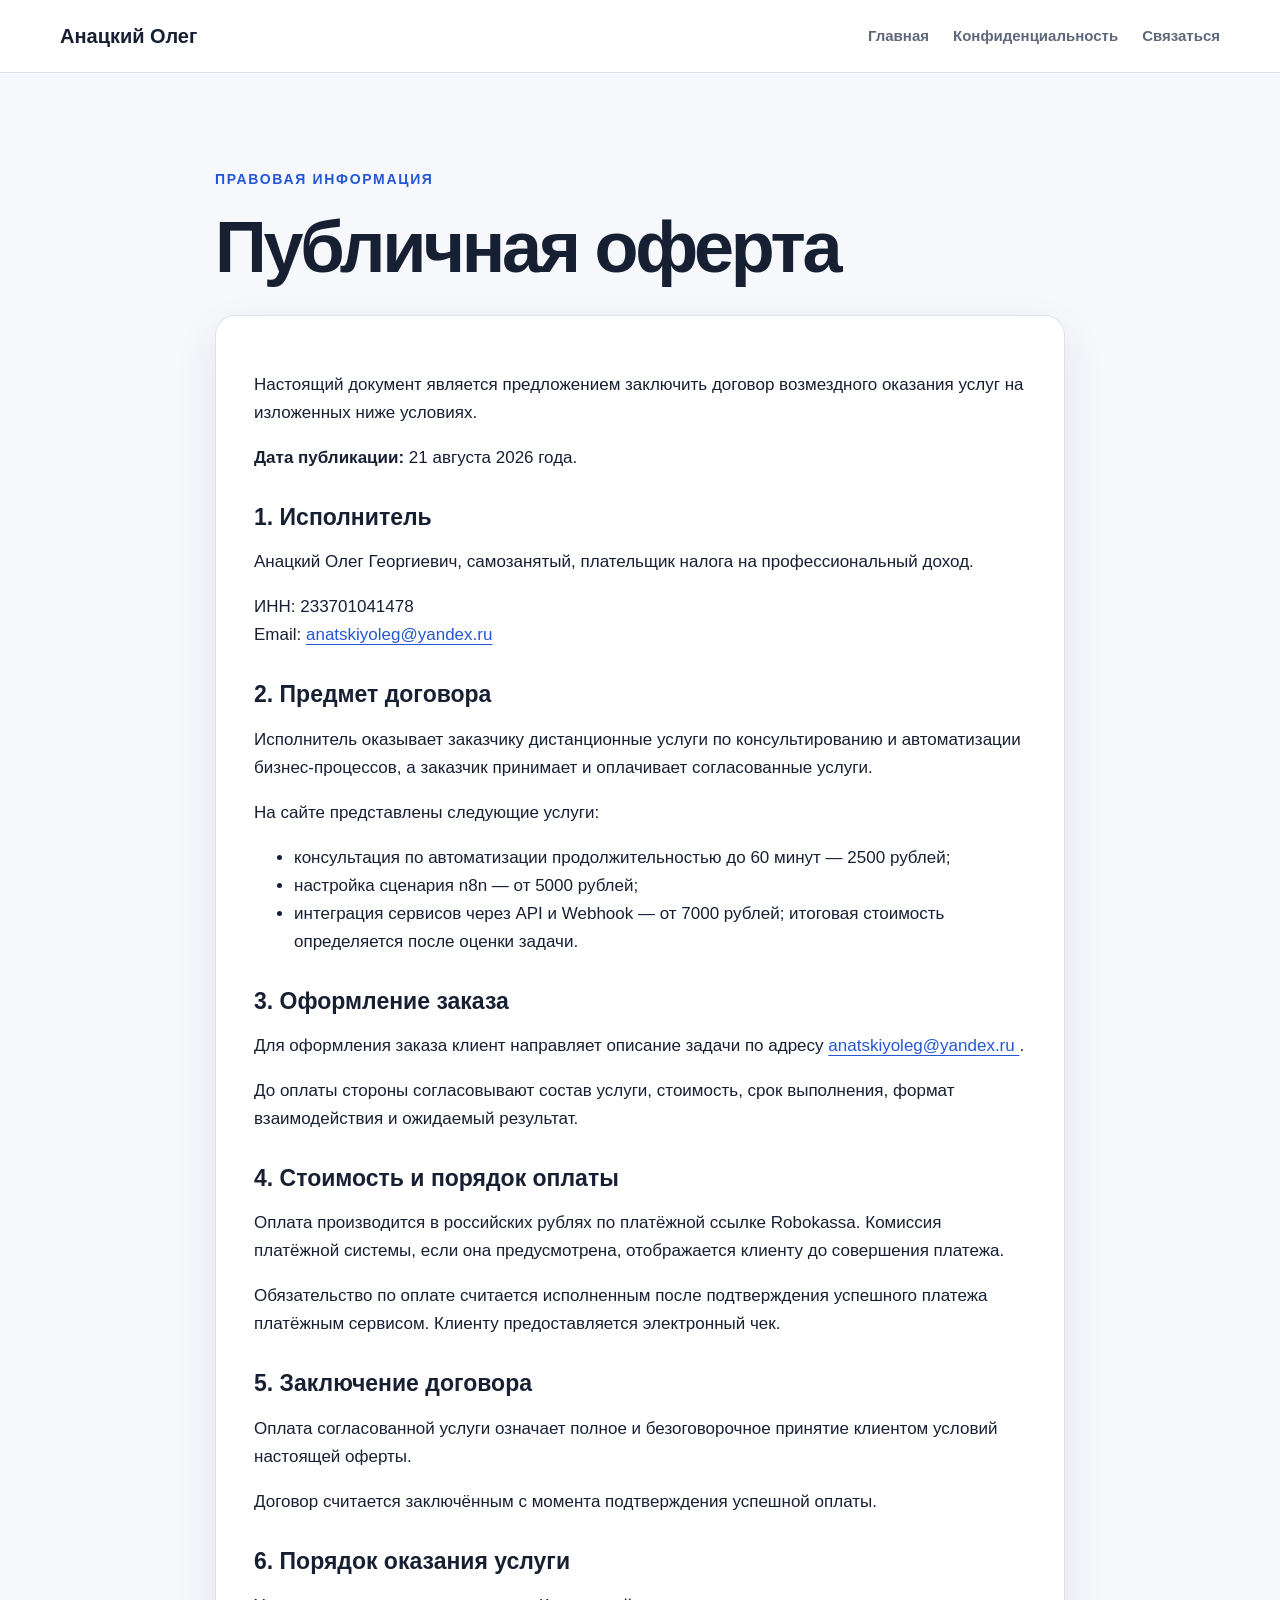
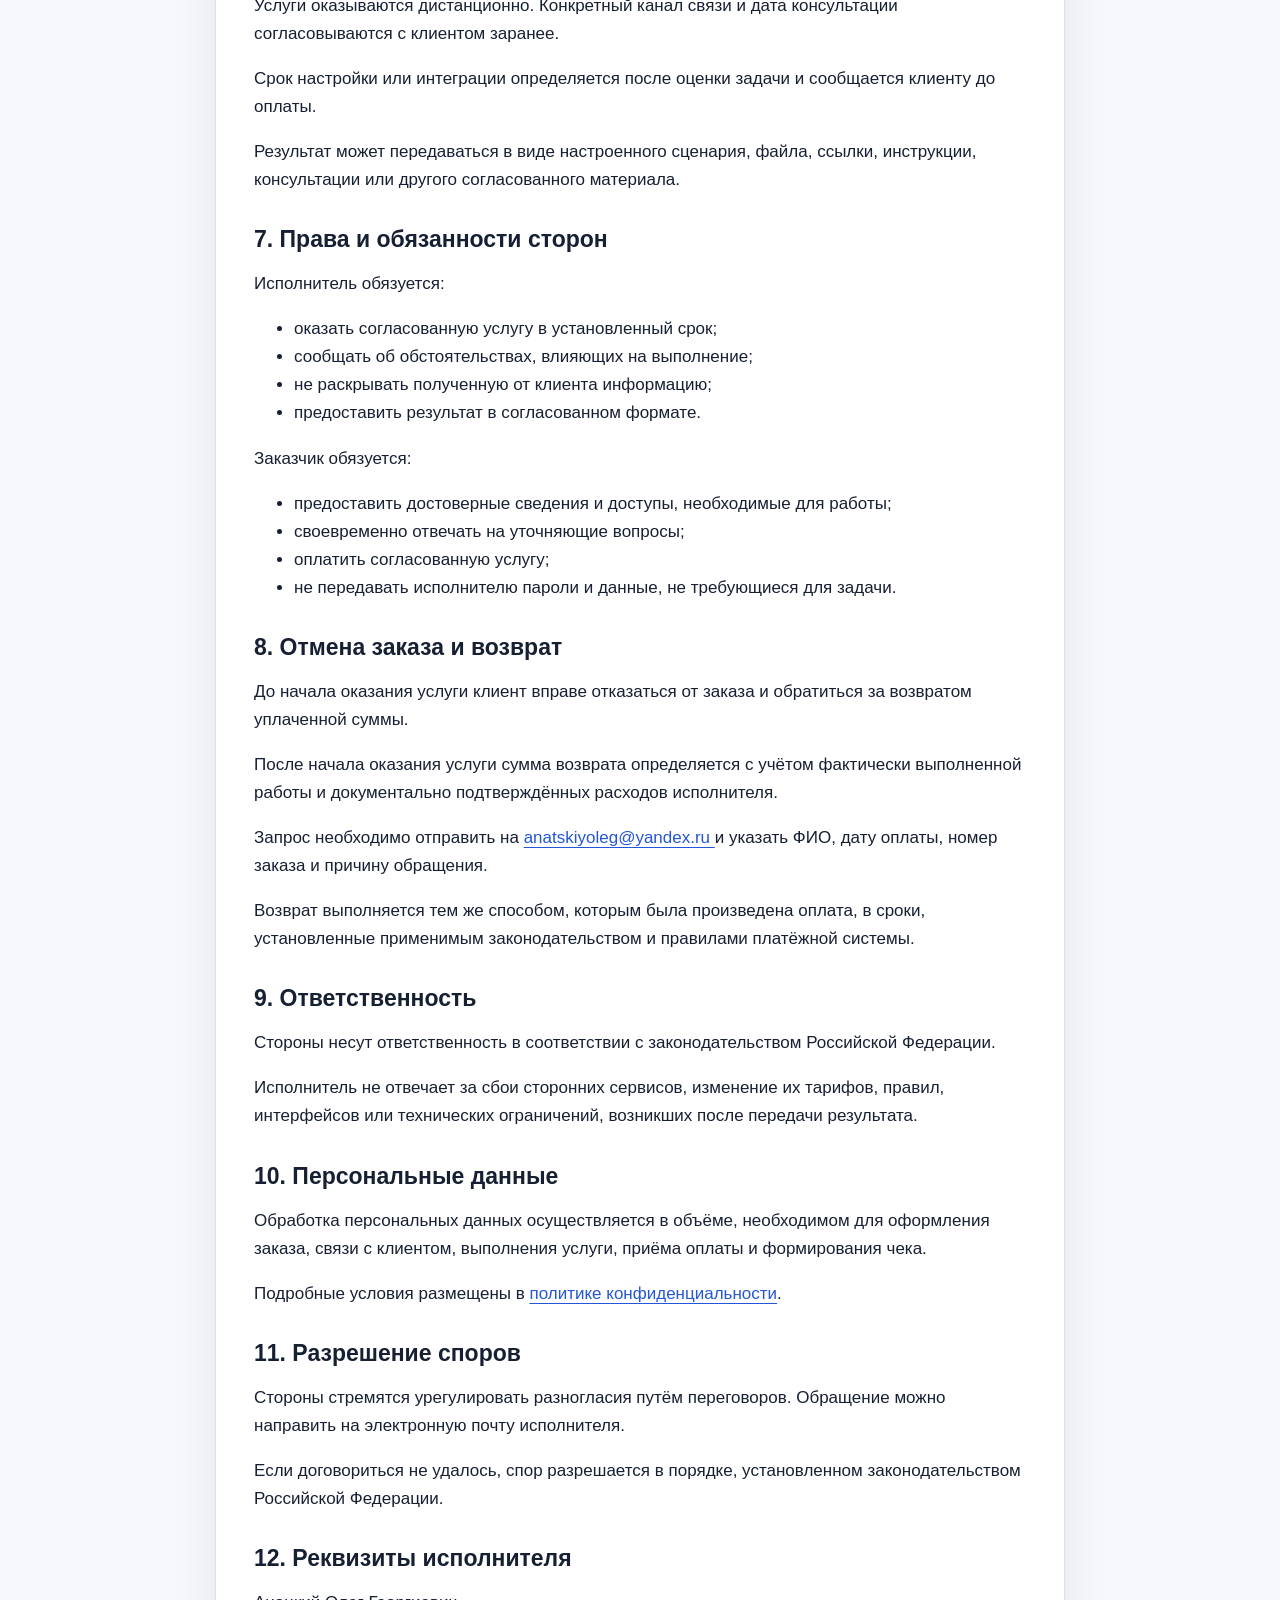
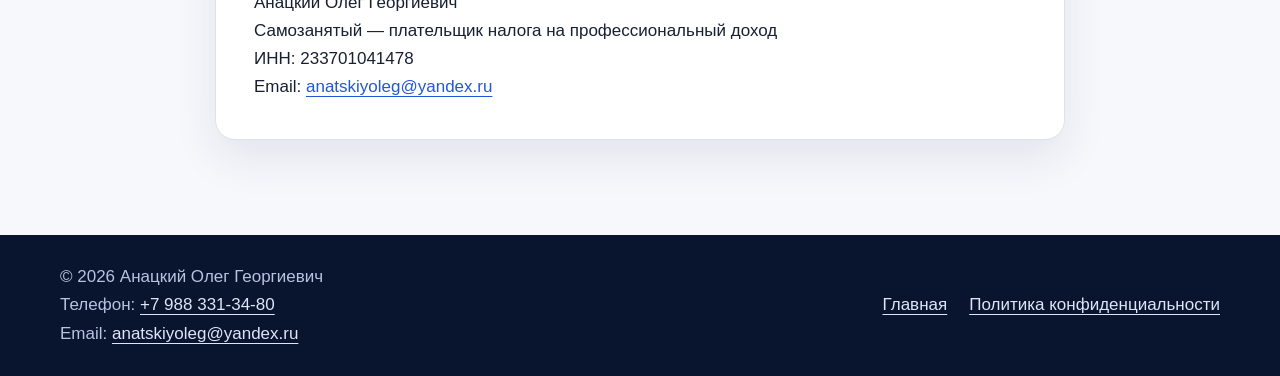
==== offer.html @ 3cc93a09 "fix: add contact details for Robokassa review" ====
<!DOCTYPE html>
<html lang="ru">
<head>
  <meta charset="UTF-8">
  <meta name="viewport" content="width=device-width, initial-scale=1.0">

  <title>Публичная оферта — Олег Анацкий</title>

  <meta
    name="description"
    content="Условия оказания дистанционных услуг по автоматизации бизнес-процессов."
  >

  <link rel="stylesheet" href="styles.css">
</head>

<body>
  <header class="header">
    <div class="container header-inner">
      <a class="logo" href="index.html">Анацкий Олег</a>

      <nav class="navigation" aria-label="Навигация">
        <a href="index.html">Главная</a>
        <a href="privacy.html">Конфиденциальность</a>
        <a href="mailto:anatskiyoleg@yandex.ru">Связаться</a>
      </nav>
    </div>
  </header>

  <main>
    <section class="section">
      <div class="container narrow">
        <p class="section-label">Правовая информация</p>
        <h1>Публичная оферта</h1>

        <div class="text-block">
          <p>
            Настоящий документ является предложением заключить договор
            возмездного оказания услуг на изложенных ниже условиях.
          </p>

          <p>
            <strong>Дата публикации:</strong> 21 августа 2026 года.
          </p>

          <h3>1. Исполнитель</h3>

          <p>
            Анацкий Олег Георгиевич, самозанятый, плательщик налога
            на профессиональный доход.
          </p>

          <p>
            ИНН: 233701041478<br>
            Email:
            <a href="mailto:anatskiyoleg@yandex.ru">
              anatskiyoleg@yandex.ru
            </a>
          </p>

          <h3>2. Предмет договора</h3>

          <p>
            Исполнитель оказывает заказчику дистанционные услуги
            по консультированию и автоматизации бизнес-процессов,
            а заказчик принимает и оплачивает согласованные услуги.
          </p>

          <p>На сайте представлены следующие услуги:</p>

          <ul>
            <li>
              консультация по автоматизации продолжительностью
              до 60 минут — 2500 рублей;
            </li>

            <li>
              настройка сценария n8n — от 5000 рублей;
            </li>

            <li>
              интеграция сервисов через API и Webhook —
              от 7000 рублей; итоговая стоимость определяется
              после оценки задачи.
            </li>
          </ul>

          <h3>3. Оформление заказа</h3>

          <p>
            Для оформления заказа клиент направляет описание задачи
            по адресу
            <a href="mailto:anatskiyoleg@yandex.ru">
              anatskiyoleg@yandex.ru
            </a>.
          </p>

          <p>
            До оплаты стороны согласовывают состав услуги, стоимость,
            срок выполнения, формат взаимодействия и ожидаемый результат.
          </p>

          <h3>4. Стоимость и порядок оплаты</h3>

          <p>
            Оплата производится в российских рублях по платёжной ссылке
            Robokassa. Комиссия платёжной системы, если она предусмотрена,
            отображается клиенту до совершения платежа.
          </p>

          <p>
            Обязательство по оплате считается исполненным после
            подтверждения успешного платежа платёжным сервисом.
            Клиенту предоставляется электронный чек.
          </p>

          <h3>5. Заключение договора</h3>

          <p>
            Оплата согласованной услуги означает полное и безоговорочное
            принятие клиентом условий настоящей оферты.
          </p>

          <p>
            Договор считается заключённым с момента подтверждения
            успешной оплаты.
          </p>

          <h3>6. Порядок оказания услуги</h3>

          <p>
            Услуги оказываются дистанционно. Конкретный канал связи
            и дата консультации согласовываются с клиентом заранее.
          </p>

          <p>
            Срок настройки или интеграции определяется после оценки
            задачи и сообщается клиенту до оплаты.
          </p>

          <p>
            Результат может передаваться в виде настроенного сценария,
            файла, ссылки, инструкции, консультации или другого
            согласованного материала.
          </p>

          <h3>7. Права и обязанности сторон</h3>

          <p>Исполнитель обязуется:</p>

          <ul>
            <li>оказать согласованную услугу в установленный срок;</li>
            <li>сообщать об обстоятельствах, влияющих на выполнение;</li>
            <li>не раскрывать полученную от клиента информацию;</li>
            <li>предоставить результат в согласованном формате.</li>
          </ul>

          <p>Заказчик обязуется:</p>

          <ul>
            <li>предоставить достоверные сведения и доступы, необходимые для работы;</li>
            <li>своевременно отвечать на уточняющие вопросы;</li>
            <li>оплатить согласованную услугу;</li>
            <li>не передавать исполнителю пароли и данные, не требующиеся для задачи.</li>
          </ul>

          <h3>8. Отмена заказа и возврат</h3>

          <p>
            До начала оказания услуги клиент вправе отказаться от заказа
            и обратиться за возвратом уплаченной суммы.
          </p>

          <p>
            После начала оказания услуги сумма возврата определяется
            с учётом фактически выполненной работы и документально
            подтверждённых расходов исполнителя.
          </p>

          <p>
            Запрос необходимо отправить на
            <a href="mailto:anatskiyoleg@yandex.ru">
              anatskiyoleg@yandex.ru
            </a>
            и указать ФИО, дату оплаты, номер заказа и причину обращения.
          </p>

          <p>
            Возврат выполняется тем же способом, которым была произведена
            оплата, в сроки, установленные применимым законодательством
            и правилами платёжной системы.
          </p>

          <h3>9. Ответственность</h3>

          <p>
            Стороны несут ответственность в соответствии
            с законодательством Российской Федерации.
          </p>

          <p>
            Исполнитель не отвечает за сбои сторонних сервисов,
            изменение их тарифов, правил, интерфейсов или технических
            ограничений, возникших после передачи результата.
          </p>

          <h3>10. Персональные данные</h3>

          <p>
            Обработка персональных данных осуществляется в объёме,
            необходимом для оформления заказа, связи с клиентом,
            выполнения услуги, приёма оплаты и формирования чека.
          </p>

          <p>
            Подробные условия размещены в
            <a href="privacy.html">политике конфиденциальности</a>.
          </p>

          <h3>11. Разрешение споров</h3>

          <p>
            Стороны стремятся урегулировать разногласия путём переговоров.
            Обращение можно направить на электронную почту исполнителя.
          </p>

          <p>
            Если договориться не удалось, спор разрешается в порядке,
            установленном законодательством Российской Федерации.
          </p>

          <h3>12. Реквизиты исполнителя</h3>

          <p>
            Анацкий Олег Георгиевич<br>
            Самозанятый — плательщик налога на профессиональный доход<br>
            ИНН: 233701041478<br>
            Email:
            <a href="mailto:anatskiyoleg@yandex.ru">
              anatskiyoleg@yandex.ru
            </a>
          </p>
        </div>
      </div>
    </section>
  </main>

  <footer class="footer">
    <div class="container footer-inner">
      <p>
        © 2026 Анацкий Олег Георгиевич<br>
        Телефон: <a href="tel:+79883313480">+7 988 331-34-80</a><br>
        Email: <a href="mailto:anatskiyoleg@yandex.ru">anatskiyoleg@yandex.ru</a>
      </p>

      <div class="footer-links">
        <a href="index.html">Главная</a>
        <a href="privacy.html">Политика конфиденциальности</a>
      </div>
    </div>
  </footer>
</body>
</html>
---- styles.css ----
:root {
  --background: #f7f8fc;
  --surface: #ffffff;
  --surface-muted: #eef2f7;
  --text: #172033;
  --text-muted: #5e687b;
  --primary: #2457d6;
  --primary-dark: #183f9f;
  --accent: #102654;
  --border: #dce2ec;
  --shadow: 0 18px 45px rgba(20, 37, 74, 0.09);
  --radius: 20px;
  --container: 1160px;
}

* {
  box-sizing: border-box;
}

html {
  scroll-behavior: smooth;
}

body {
  margin: 0;
  background: var(--background);
  color: var(--text);
  font-family:
    Inter,
    -apple-system,
    BlinkMacSystemFont,
    "Segoe UI",
    sans-serif;
  font-size: 17px;
  line-height: 1.65;
}

a {
  color: var(--primary);
  text-decoration-thickness: 1px;
  text-underline-offset: 4px;
}

a:hover {
  color: var(--primary-dark);
}

.container {
  width: min(calc(100% - 40px), var(--container));
  margin-inline: auto;
}

.narrow {
  max-width: 850px;
}

.header {
  position: sticky;
  top: 0;
  z-index: 20;
  background: rgba(255, 255, 255, 0.94);
  border-bottom: 1px solid var(--border);
  backdrop-filter: blur(12px);
}

.header-inner {
  min-height: 72px;
  display: flex;
  align-items: center;
  justify-content: space-between;
  gap: 30px;
}

.logo {
  color: var(--text);
  font-size: 20px;
  font-weight: 800;
  text-decoration: none;
}

.navigation {
  display: flex;
  align-items: center;
  flex-wrap: wrap;
  gap: 24px;
}

.navigation a {
  color: var(--text-muted);
  font-size: 15px;
  font-weight: 600;
  text-decoration: none;
}

.navigation a:hover {
  color: var(--primary);
}

.hero {
  padding: 110px 0 105px;
  background:
    radial-gradient(circle at 85% 20%, rgba(75, 128, 255, 0.2), transparent 33%),
    linear-gradient(135deg, #f8faff 0%, #e9efff 100%);
}

.hero-content {
  max-width: 930px;
}

.eyebrow,
.section-label {
  margin: 0 0 14px;
  color: var(--primary);
  font-size: 14px;
  font-weight: 800;
  letter-spacing: 0.12em;
  text-transform: uppercase;
}

h1,
h2,
h3 {
  margin-top: 0;
  line-height: 1.18;
}

h1 {
  max-width: 900px;
  margin-bottom: 25px;
  font-size: clamp(42px, 6vw, 72px);
  letter-spacing: -0.045em;
}

h2 {
  margin-bottom: 38px;
  font-size: clamp(32px, 4vw, 48px);
  letter-spacing: -0.035em;
}

h3 {
  margin-bottom: 14px;
  font-size: 23px;
}

.hero-text {
  max-width: 720px;
  margin: 0;
  color: var(--text-muted);
  font-size: clamp(19px, 2.5vw, 24px);
}

.hero-actions {
  display: flex;
  flex-wrap: wrap;
  gap: 14px;
  margin-top: 40px;
}

.button {
  display: inline-flex;
  min-height: 52px;
  align-items: center;
  justify-content: center;
  padding: 13px 24px;
  border: 1px solid transparent;
  border-radius: 12px;
  font-weight: 750;
  text-decoration: none;
  transition:
    transform 0.2s ease,
    background-color 0.2s ease,
    border-color 0.2s ease;
}

.button:hover {
  transform: translateY(-2px);
}

.button-primary {
  background: var(--primary);
  color: #ffffff;
}

.button-primary:hover {
  background: var(--primary-dark);
  color: #ffffff;
}

.button-secondary {
  background: rgba(255, 255, 255, 0.75);
  border-color: var(--border);
  color: var(--text);
}

.button-secondary:hover {
  background: #ffffff;
  color: var(--primary);
}

.button-light {
  background: #ffffff;
  color: var(--accent);
}

.button-light:hover {
  background: #e9efff;
  color: var(--accent);
}

.section {
  padding: 95px 0;
}

.section-muted {
  background: var(--surface-muted);
}

.section-accent {
  background: var(--accent);
  color: #ffffff;
}

.section-accent .section-label {
  color: #9bbaff;
}

.section-accent h2 {
  margin-bottom: 20px;
}

.cards {
  display: grid;
  grid-template-columns: repeat(3, 1fr);
  gap: 22px;
}

.card {
  padding: 32px;
  background: var(--surface);
  border: 1px solid var(--border);
  border-radius: var(--radius);
  box-shadow: var(--shadow);
}

.card p:last-child {
  margin-bottom: 0;
  color: var(--text-muted);
}

.price {
  margin: 18px 0;
  color: var(--primary);
  font-size: 25px;
  font-weight: 850;
}

.note {
  max-width: 820px;
  margin: 28px 0 0;
  color: var(--text-muted);
}

.steps {
  display: grid;
  margin: 0;
  padding: 0;
  counter-reset: work-step;
  list-style: none;
  gap: 16px;
}

.steps li {
  position: relative;
  min-height: 78px;
  padding: 22px 25px 22px 78px;
  background: var(--surface);
  border: 1px solid var(--border);
  border-radius: 16px;
}

.steps li::before {
  position: absolute;
  top: 18px;
  left: 20px;
  width: 42px;
  height: 42px;
  display: grid;
  place-items: center;
  background: var(--primary);
  border-radius: 50%;
  color: #ffffff;
  content: counter(work-step);
  counter-increment: work-step;
  font-weight: 800;
}

.text-block {
  padding: 38px;
  background: var(--surface);
  border: 1px solid var(--border);
  border-radius: var(--radius);
  box-shadow: var(--shadow);
}

.text-block h3:not(:first-child) {
  margin-top: 32px;
}

.text-block p:last-child {
  margin-bottom: 0;
}

.contact-grid {
  display: grid;
  grid-template-columns: 1.25fr 0.75fr;
  align-items: start;
  gap: 70px;
}

.contact-grid > div:first-child > p:not(.section-label) {
  max-width: 600px;
  color: #ced9f5;
}

.details {
  padding: 30px;
  background: rgba(255, 255, 255, 0.08);
  border: 1px solid rgba(255, 255, 255, 0.18);
  border-radius: var(--radius);
}

.details p {
  margin: 0 0 12px;
}

.details a {
  color: #ffffff;
}

.footer {
  padding: 28px 0;
  background: #09152f;
  color: #b7c3df;
}

.footer-inner {
  display: flex;
  align-items: center;
  justify-content: space-between;
  gap: 24px;
}

.footer-inner p {
  margin: 0;
}

.footer-links {
  display: flex;
  flex-wrap: wrap;
  gap: 22px;
}

.footer a {
  color: #dce5fa;
}

@media (max-width: 900px) {
  .header {
    position: static;
  }

  .header-inner {
    padding: 18px 0;
    align-items: flex-start;
    flex-direction: column;
  }

  .navigation {
    gap: 12px 18px;
  }

  .hero {
    padding: 80px 0;
  }

  .cards,
  .contact-grid {
    grid-template-columns: 1fr;
  }

  .contact-grid {
    gap: 35px;
  }
}

@media (max-width: 600px) {
  body {
    font-size: 16px;
  }

  .container {
    width: min(calc(100% - 28px), var(--container));
  }

  .navigation {
    display: none;
  }

  .hero,
  .section {
    padding: 65px 0;
  }

  h1 {
    font-size: 39px;
  }

  h2 {
    font-size: 31px;
  }

  .card,
  .text-block,
  .details {
    padding: 24px;
  }

  .steps li {
    padding: 70px 22px 22px;
  }

  .steps li::before {
    top: 18px;
    left: 22px;
  }

  .footer-inner {
    align-items: flex-start;
    flex-direction: column;
  }
}
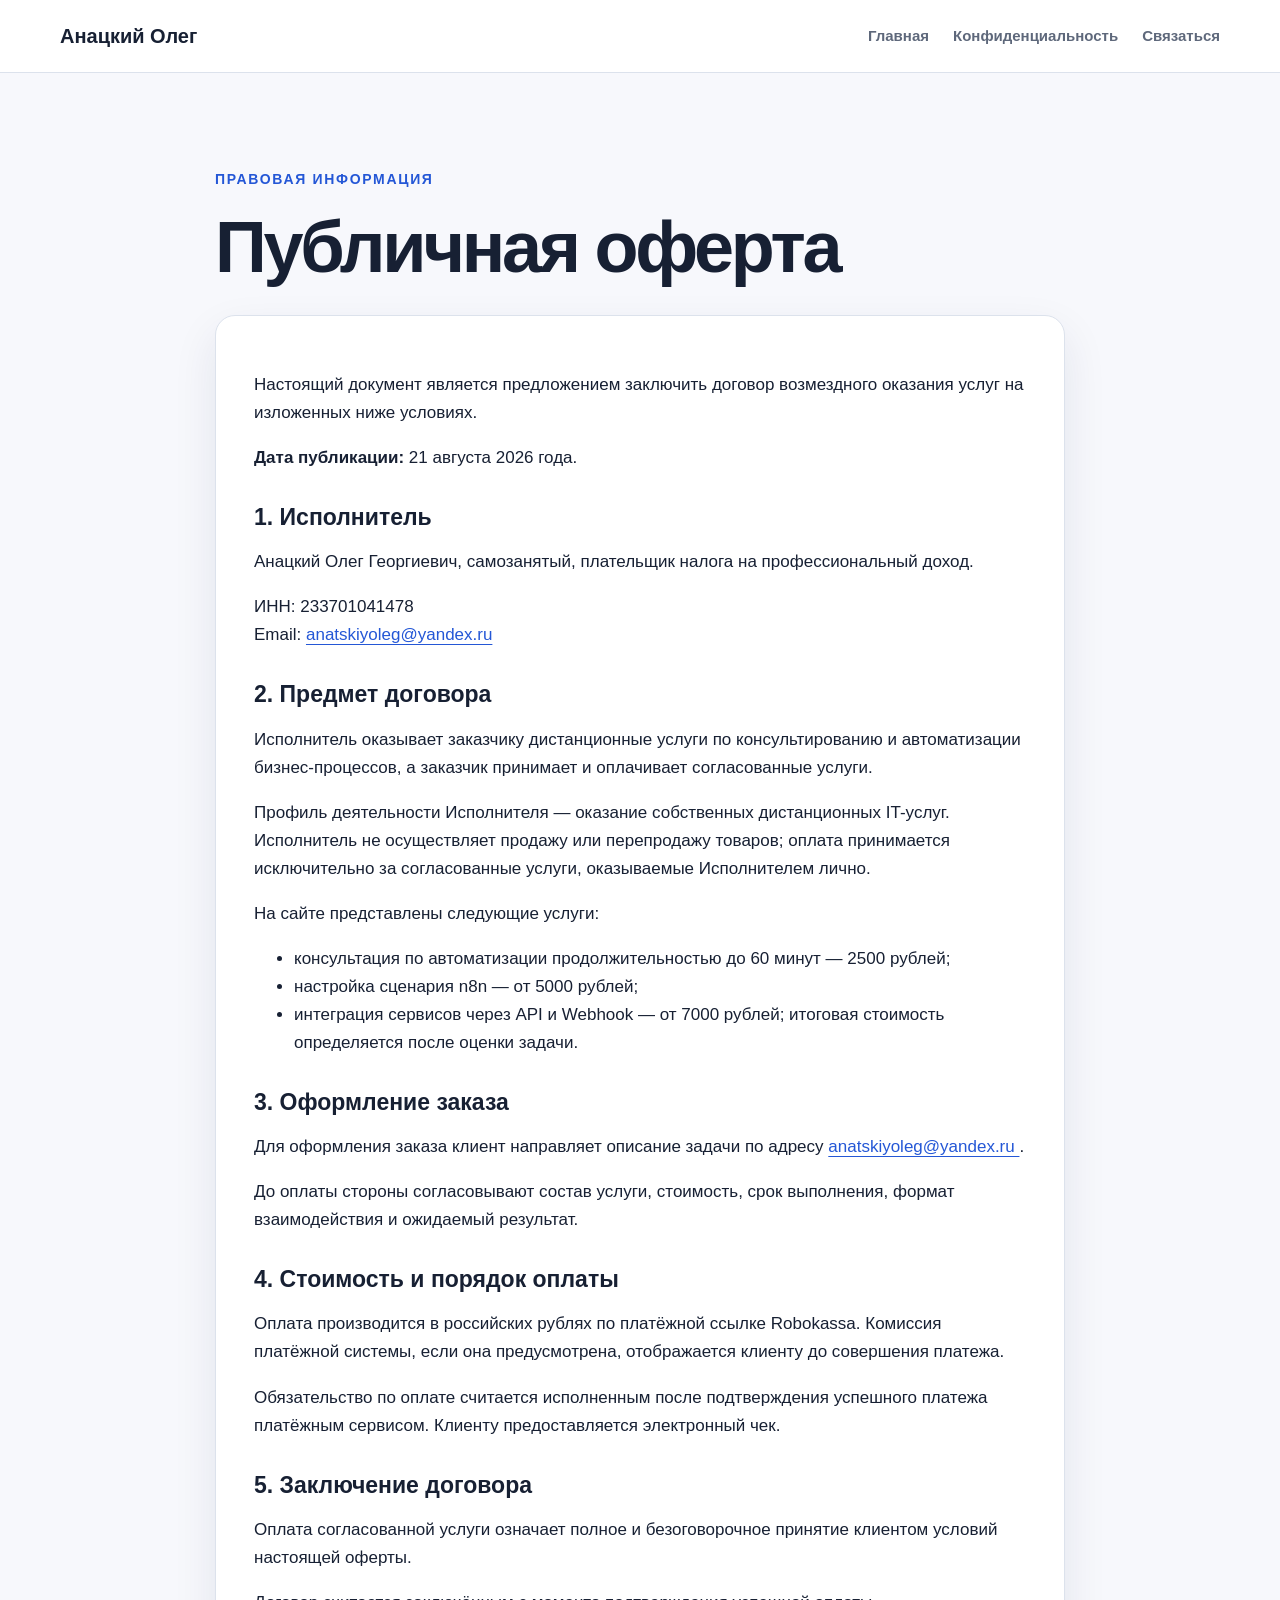
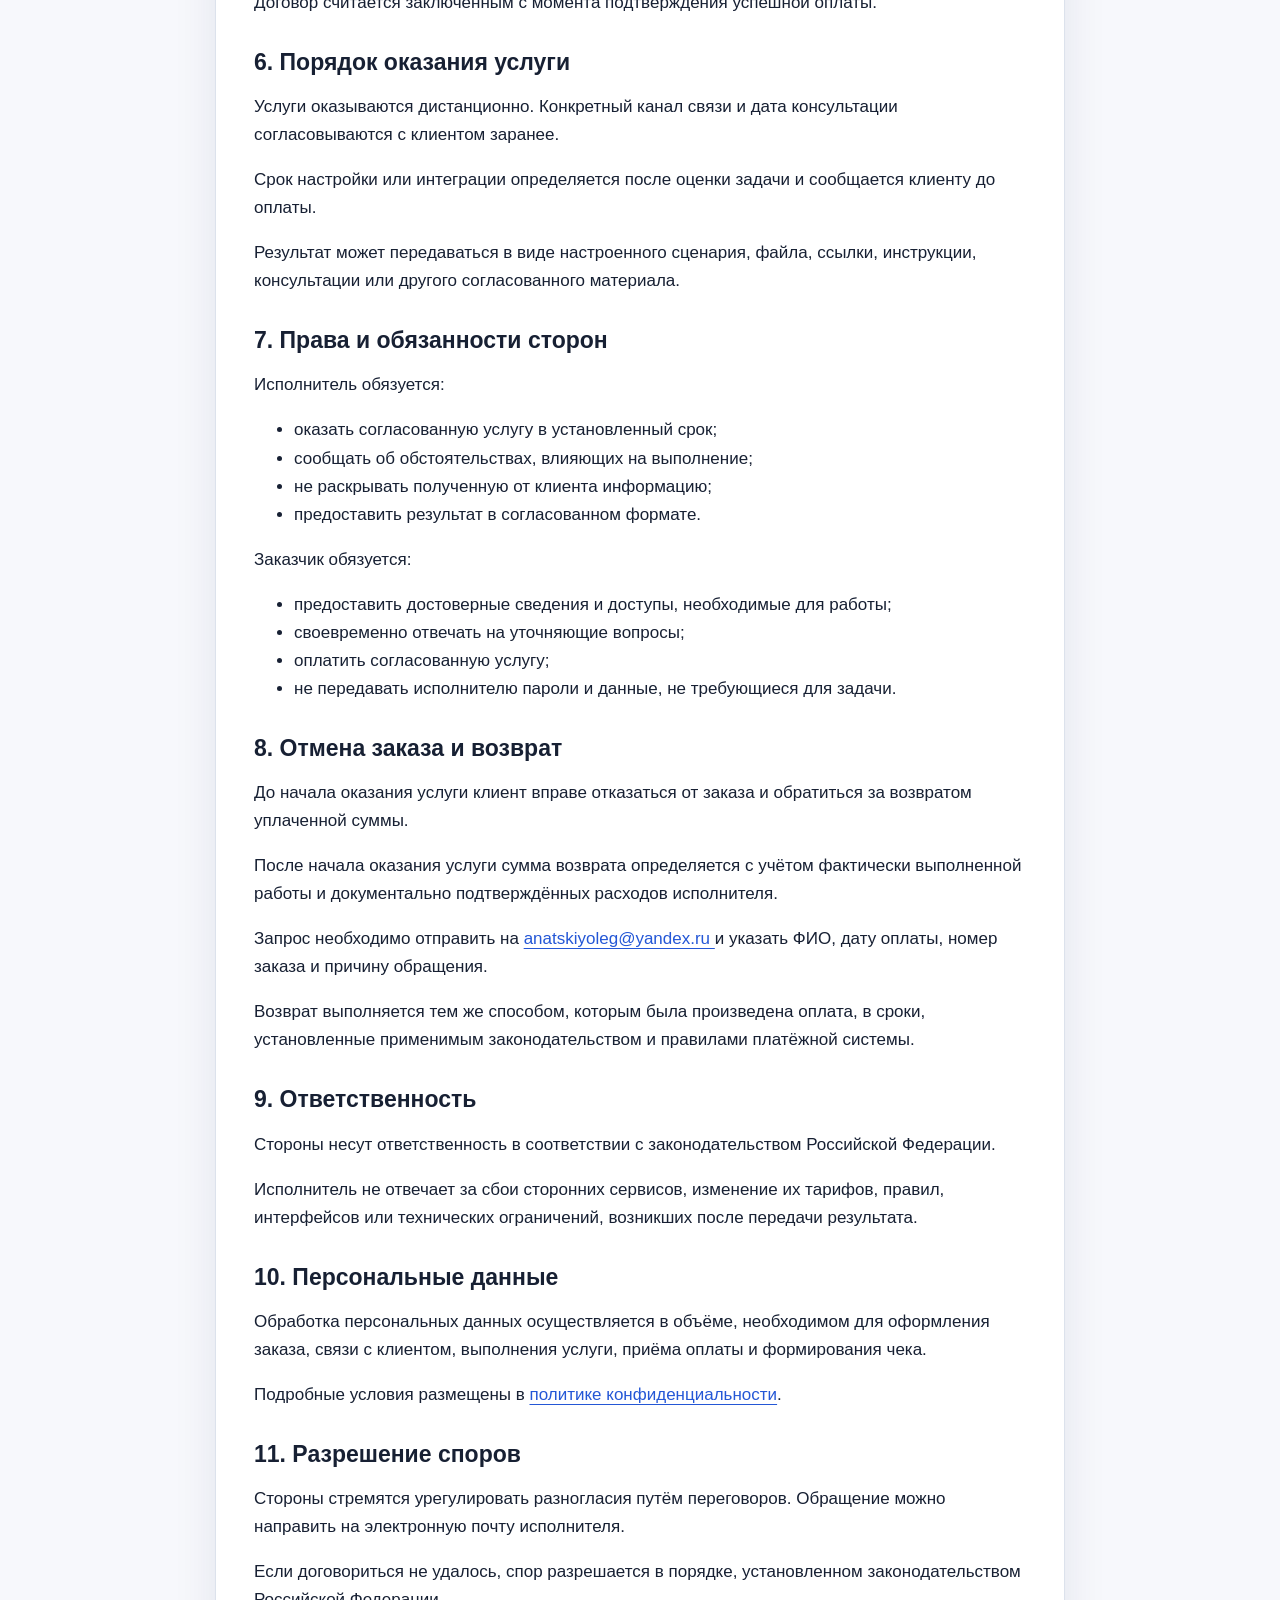
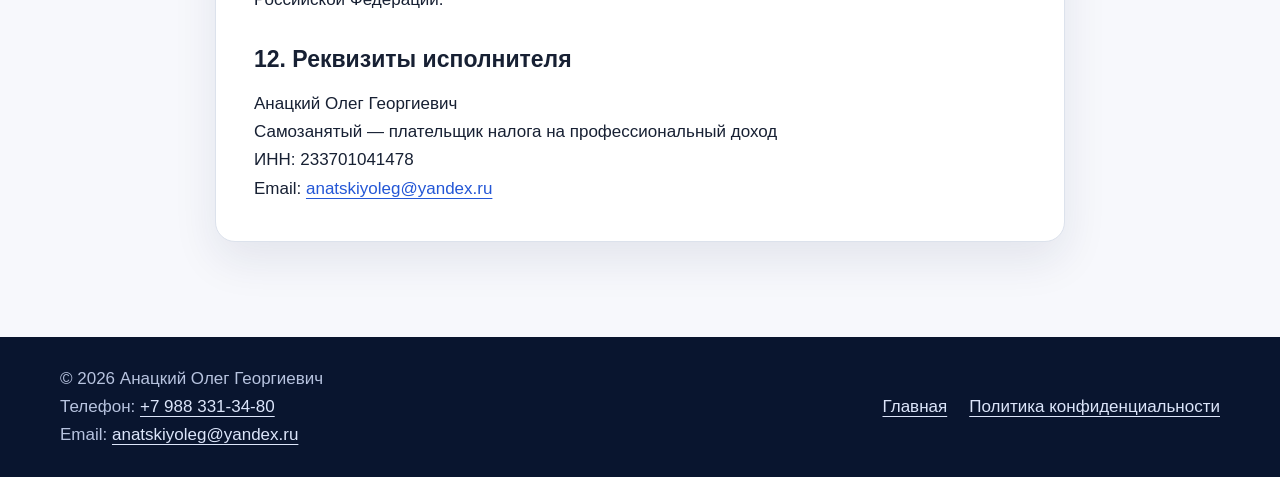
==== commit 9cdb260f: "fix: clarify service business profile" ====
--- a/offer.html
+++ b/offer.html
@@ -64,6 +64,13 @@
             Исполнитель оказывает заказчику дистанционные услуги
             по консультированию и автоматизации бизнес-процессов,
             а заказчик принимает и оплачивает согласованные услуги.
+          </p>
+
+          <p>
+            Профиль деятельности Исполнителя — оказание собственных
+            дистанционных IT-услуг. Исполнитель не осуществляет продажу
+            или перепродажу товаров; оплата принимается исключительно
+            за согласованные услуги, оказываемые Исполнителем лично.
           </p>
 
           <p>На сайте представлены следующие услуги:</p>
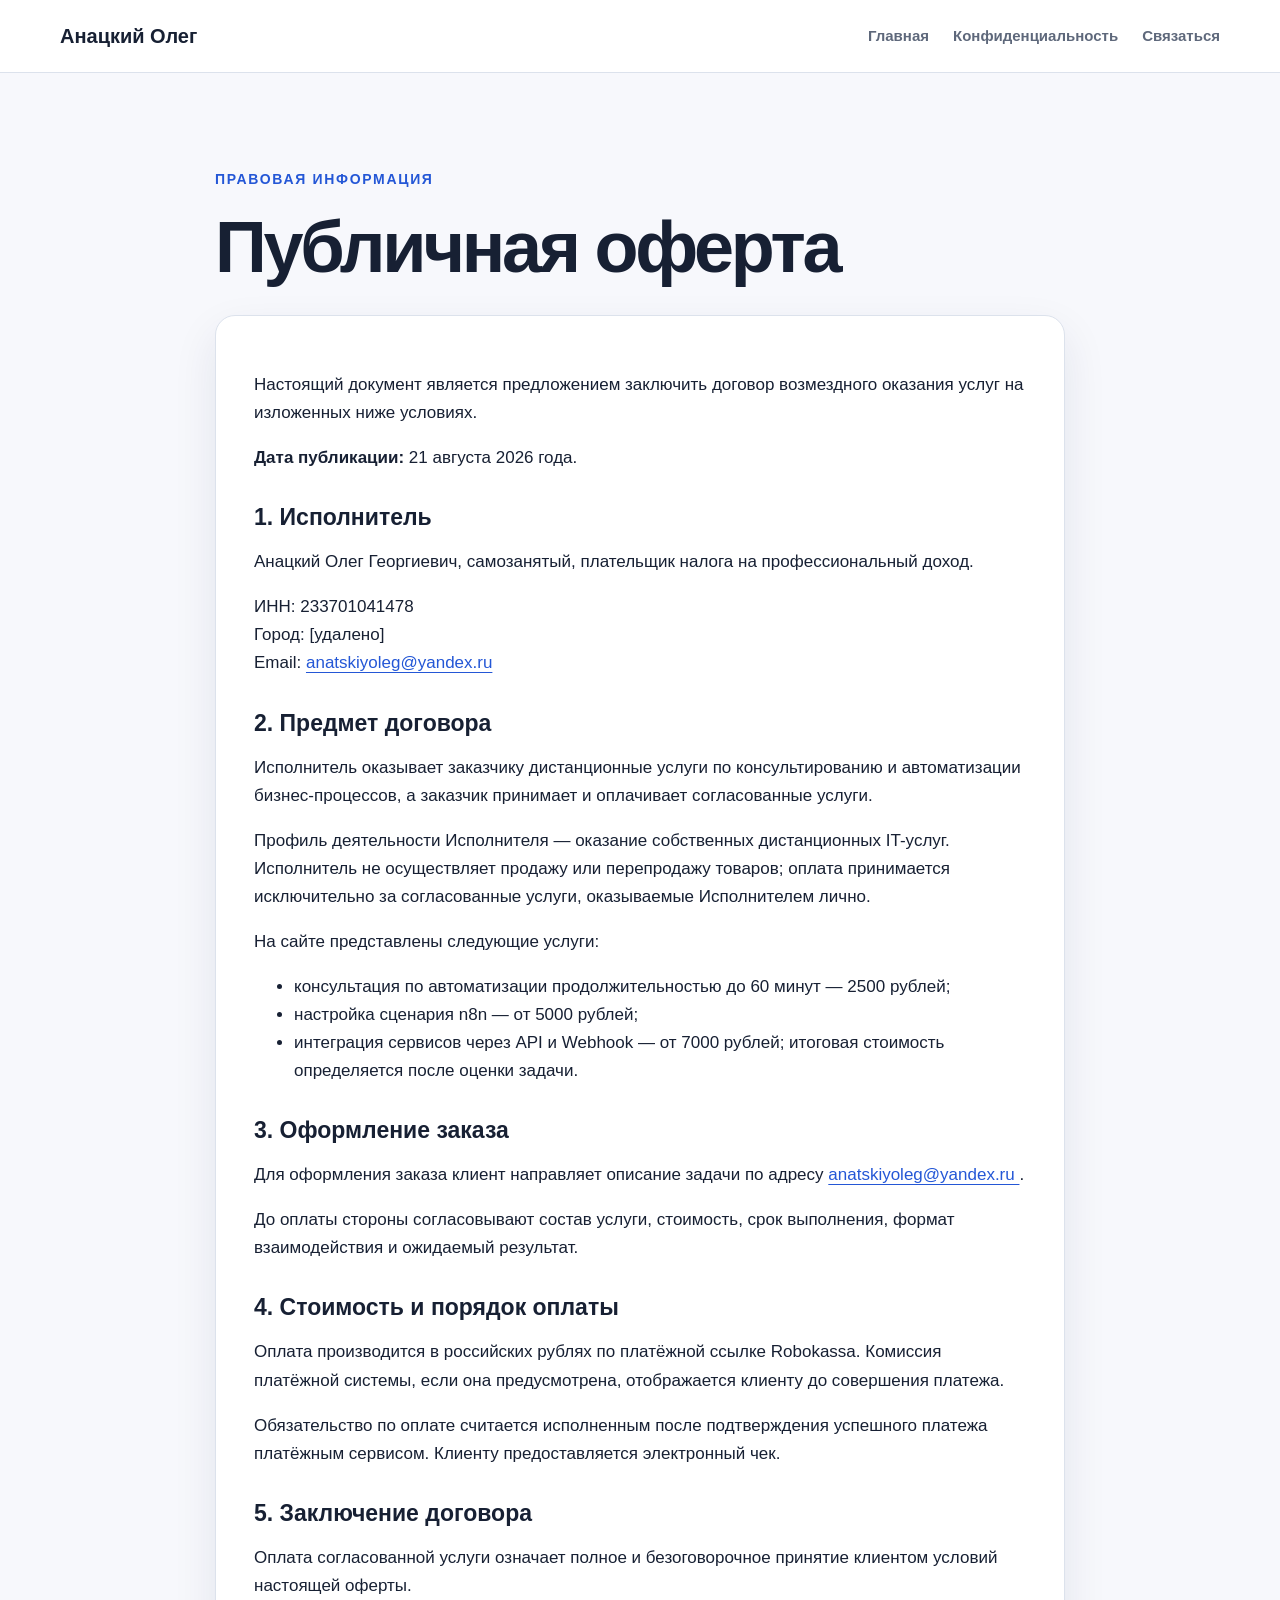
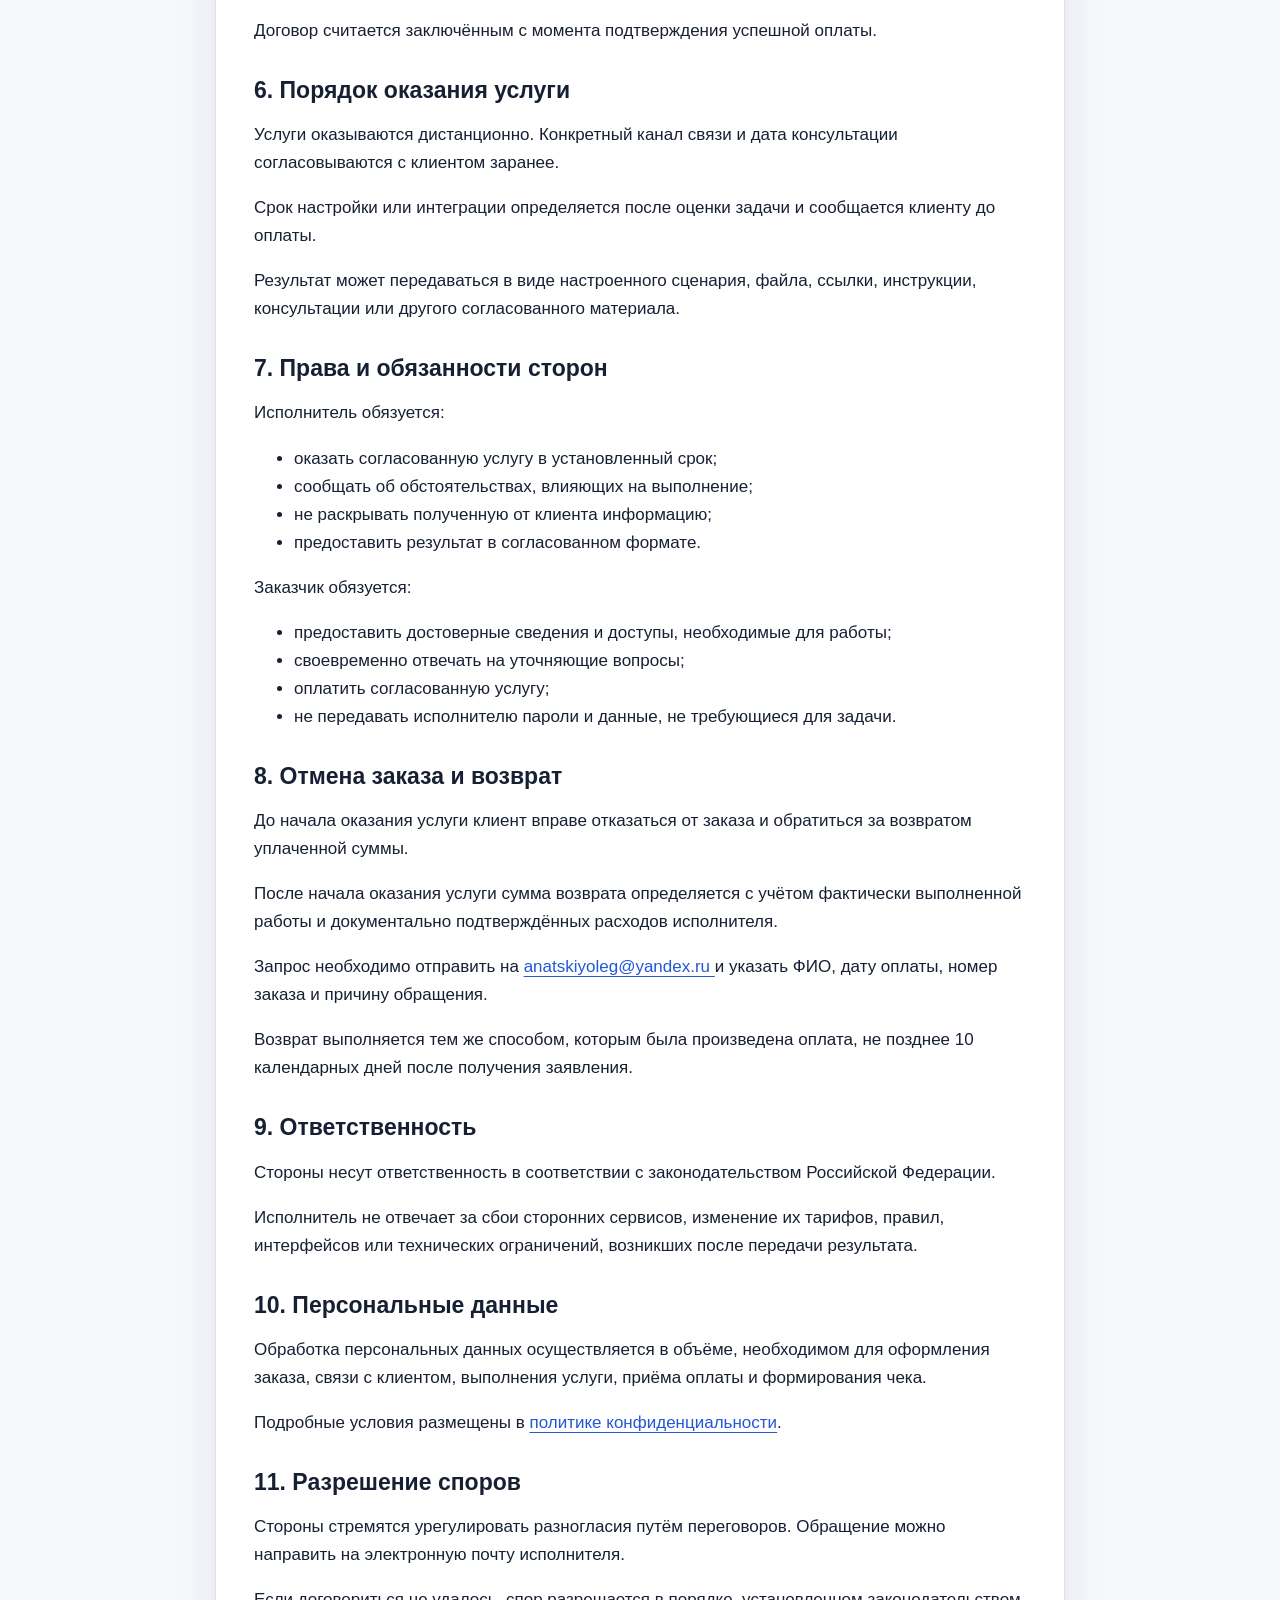
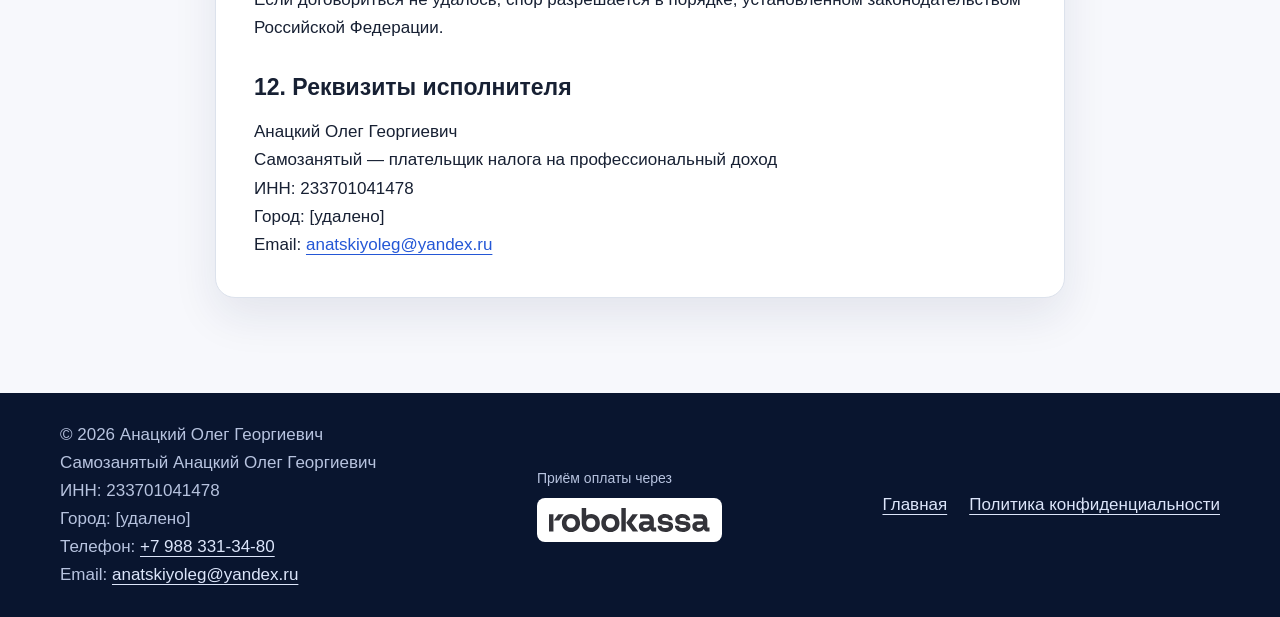
==== commit be4918b1: "fix: complete Robokassa compliance details" ====
--- a/offer.html
+++ b/offer.html
@@ -52,6 +52,7 @@
 
           <p>
             ИНН: 233701041478<br>
+            Город: [удалено]<br>
             Email:
             <a href="mailto:anatskiyoleg@yandex.ru">
               anatskiyoleg@yandex.ru
@@ -194,8 +195,7 @@
 
           <p>
             Возврат выполняется тем же способом, которым была произведена
-            оплата, в сроки, установленные применимым законодательством
-            и правилами платёжной системы.
+            оплата, не позднее 10 календарных дней после получения заявления.
           </p>
 
           <h3>9. Ответственность</h3>
@@ -242,6 +242,7 @@
             Анацкий Олег Георгиевич<br>
             Самозанятый — плательщик налога на профессиональный доход<br>
             ИНН: 233701041478<br>
+            Город: [удалено]<br>
             Email:
             <a href="mailto:anatskiyoleg@yandex.ru">
               anatskiyoleg@yandex.ru
@@ -256,9 +257,19 @@
     <div class="container footer-inner">
       <p>
         © 2026 Анацкий Олег Георгиевич<br>
+        Самозанятый Анацкий Олег Георгиевич<br>
+        ИНН: 233701041478<br>
+        Город: [удалено]<br>
         Телефон: <a href="tel:+79883313480">+7 988 331-34-80</a><br>
         Email: <a href="mailto:anatskiyoleg@yandex.ru">anatskiyoleg@yandex.ru</a>
       </p>
+
+      <div class="payment-provider">
+        <span>Приём оплаты через</span>
+        <a class="payment-provider-link" href="https://robokassa.com/" target="_blank" rel="noopener noreferrer" aria-label="Перейти на сайт Robokassa">
+          <img src="robokassa-logo.svg" alt="Robokassa" width="161" height="24">
+        </a>
+      </div>
 
       <div class="footer-links">
         <a href="index.html">Главная</a>
--- a/styles.css
+++ b/styles.css
@@ -354,6 +354,27 @@
   margin: 0;
 }
 
+.payment-provider {
+  display: flex;
+  flex-direction: column;
+  align-items: flex-start;
+  gap: 8px;
+  font-size: 14px;
+}
+
+.payment-provider-link {
+  display: inline-flex;
+  padding: 10px 12px;
+  border-radius: 8px;
+  background: #ffffff;
+}
+
+.payment-provider-link img {
+  display: block;
+  max-width: 100%;
+  height: auto;
+}
+
 .footer-links {
   display: flex;
   flex-wrap: wrap;
@@ -438,4 +459,4 @@
     align-items: flex-start;
     flex-direction: column;
   }
-}+}
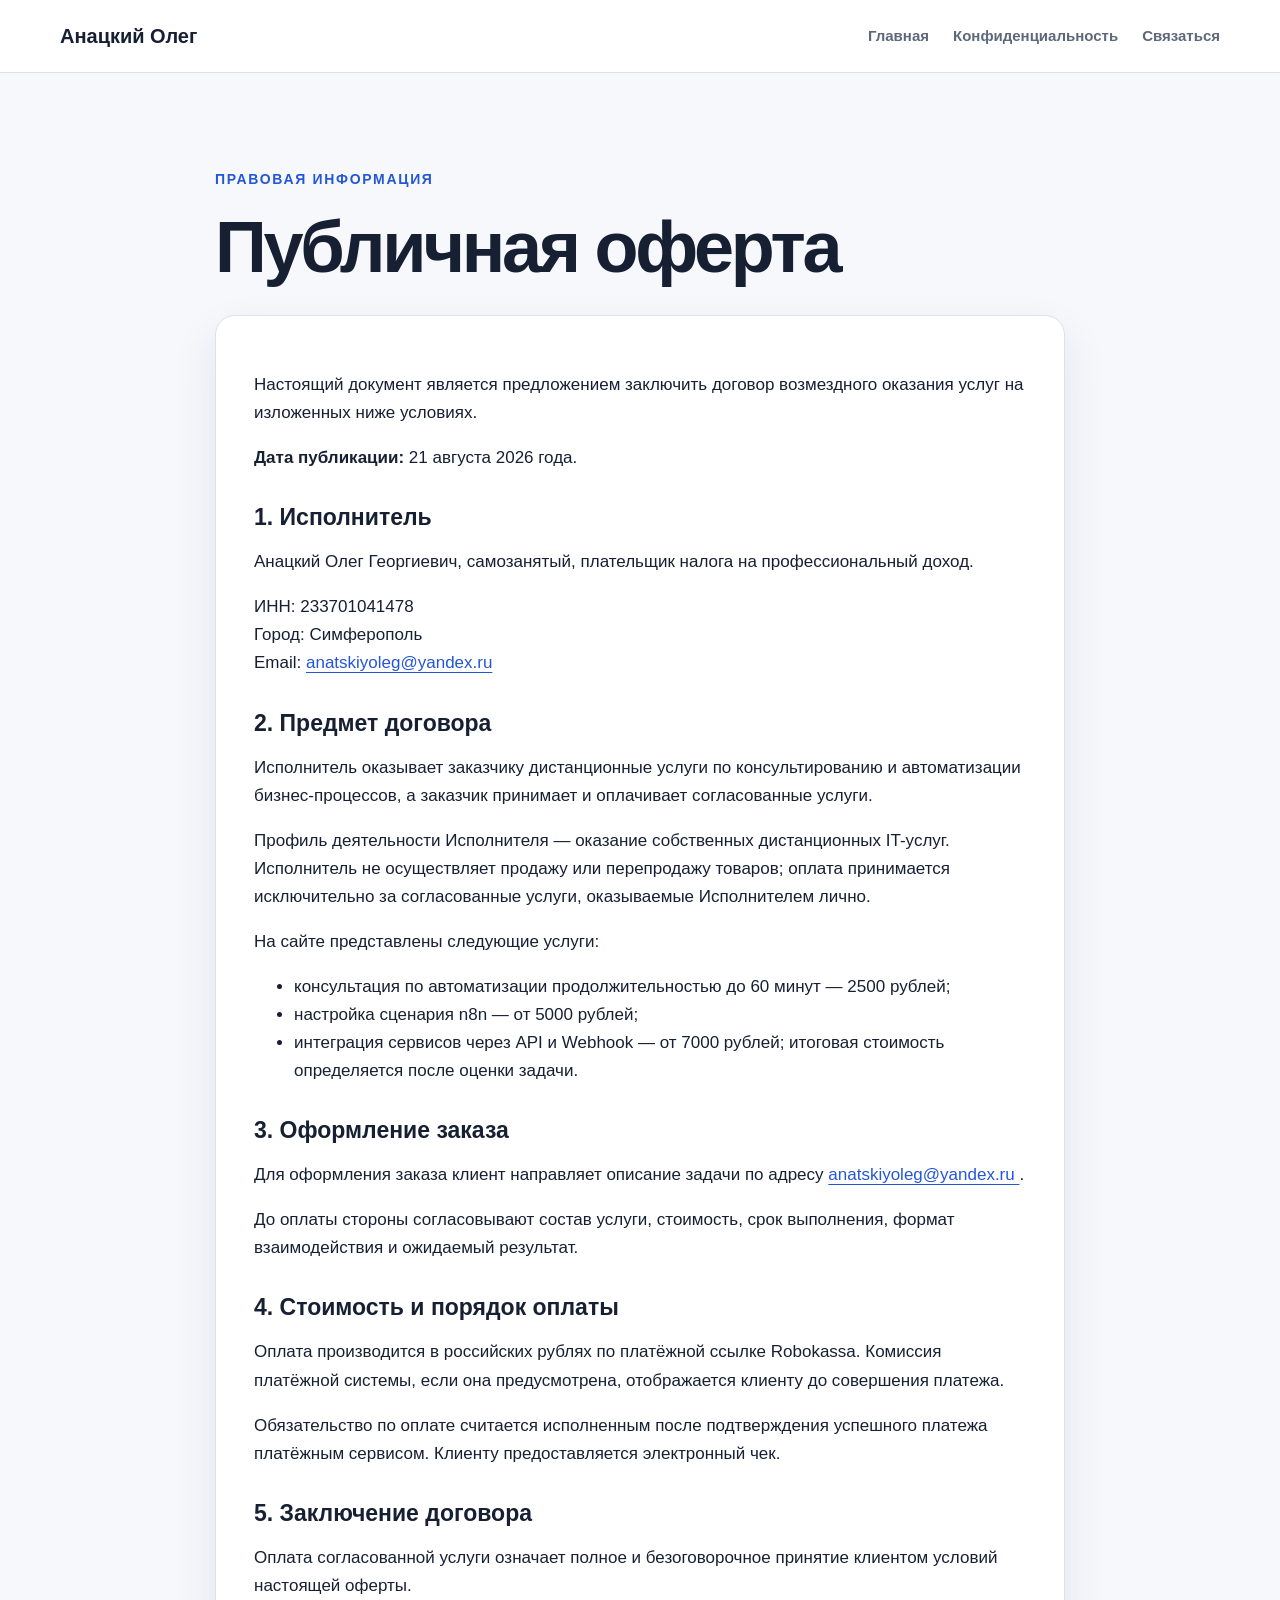
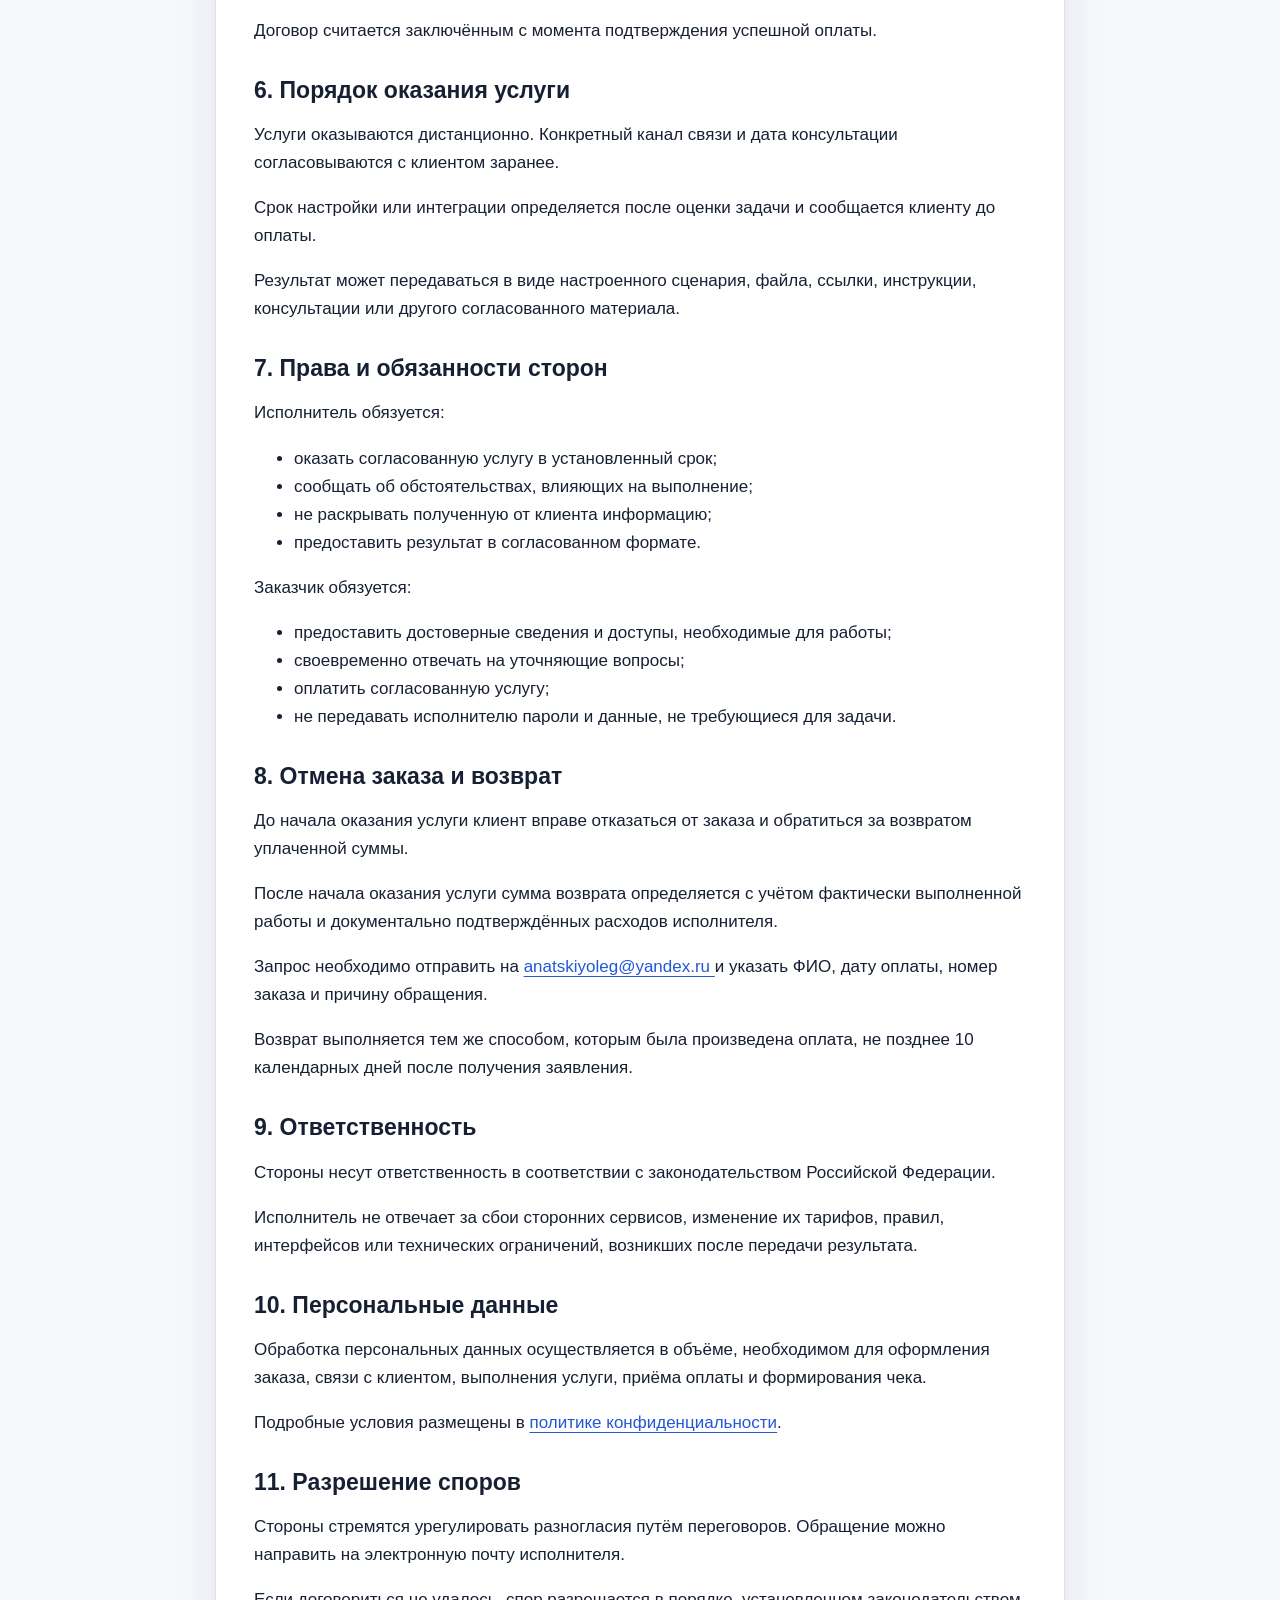
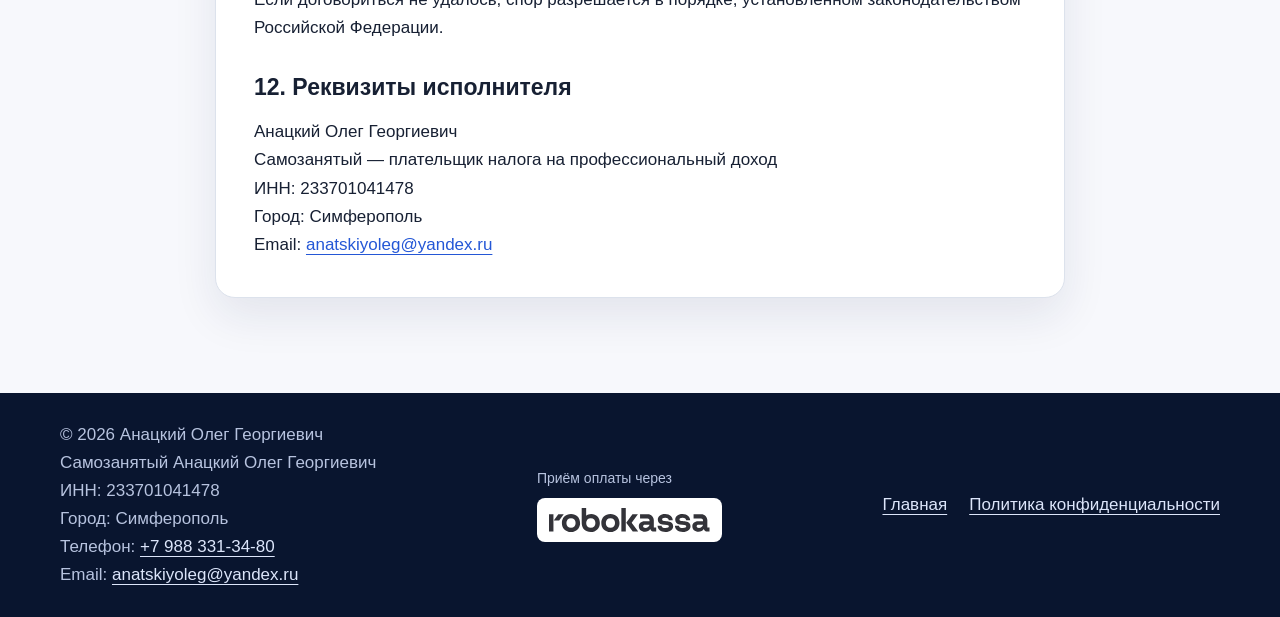
==== commit b4583dbc: "fix: complete Robokassa compliance details" ====
--- a/offer.html
+++ b/offer.html
@@ -52,7 +52,7 @@
 
           <p>
             ИНН: 233701041478<br>
-            Город: [удалено]<br>
+            Город: Симферополь<br>
             Email:
             <a href="mailto:anatskiyoleg@yandex.ru">
               anatskiyoleg@yandex.ru
@@ -242,7 +242,7 @@
             Анацкий Олег Георгиевич<br>
             Самозанятый — плательщик налога на профессиональный доход<br>
             ИНН: 233701041478<br>
-            Город: [удалено]<br>
+            Город: Симферополь<br>
             Email:
             <a href="mailto:anatskiyoleg@yandex.ru">
               anatskiyoleg@yandex.ru
@@ -259,7 +259,7 @@
         © 2026 Анацкий Олег Георгиевич<br>
         Самозанятый Анацкий Олег Георгиевич<br>
         ИНН: 233701041478<br>
-        Город: [удалено]<br>
+        Город: Симферополь<br>
         Телефон: <a href="tel:+79883313480">+7 988 331-34-80</a><br>
         Email: <a href="mailto:anatskiyoleg@yandex.ru">anatskiyoleg@yandex.ru</a>
       </p>
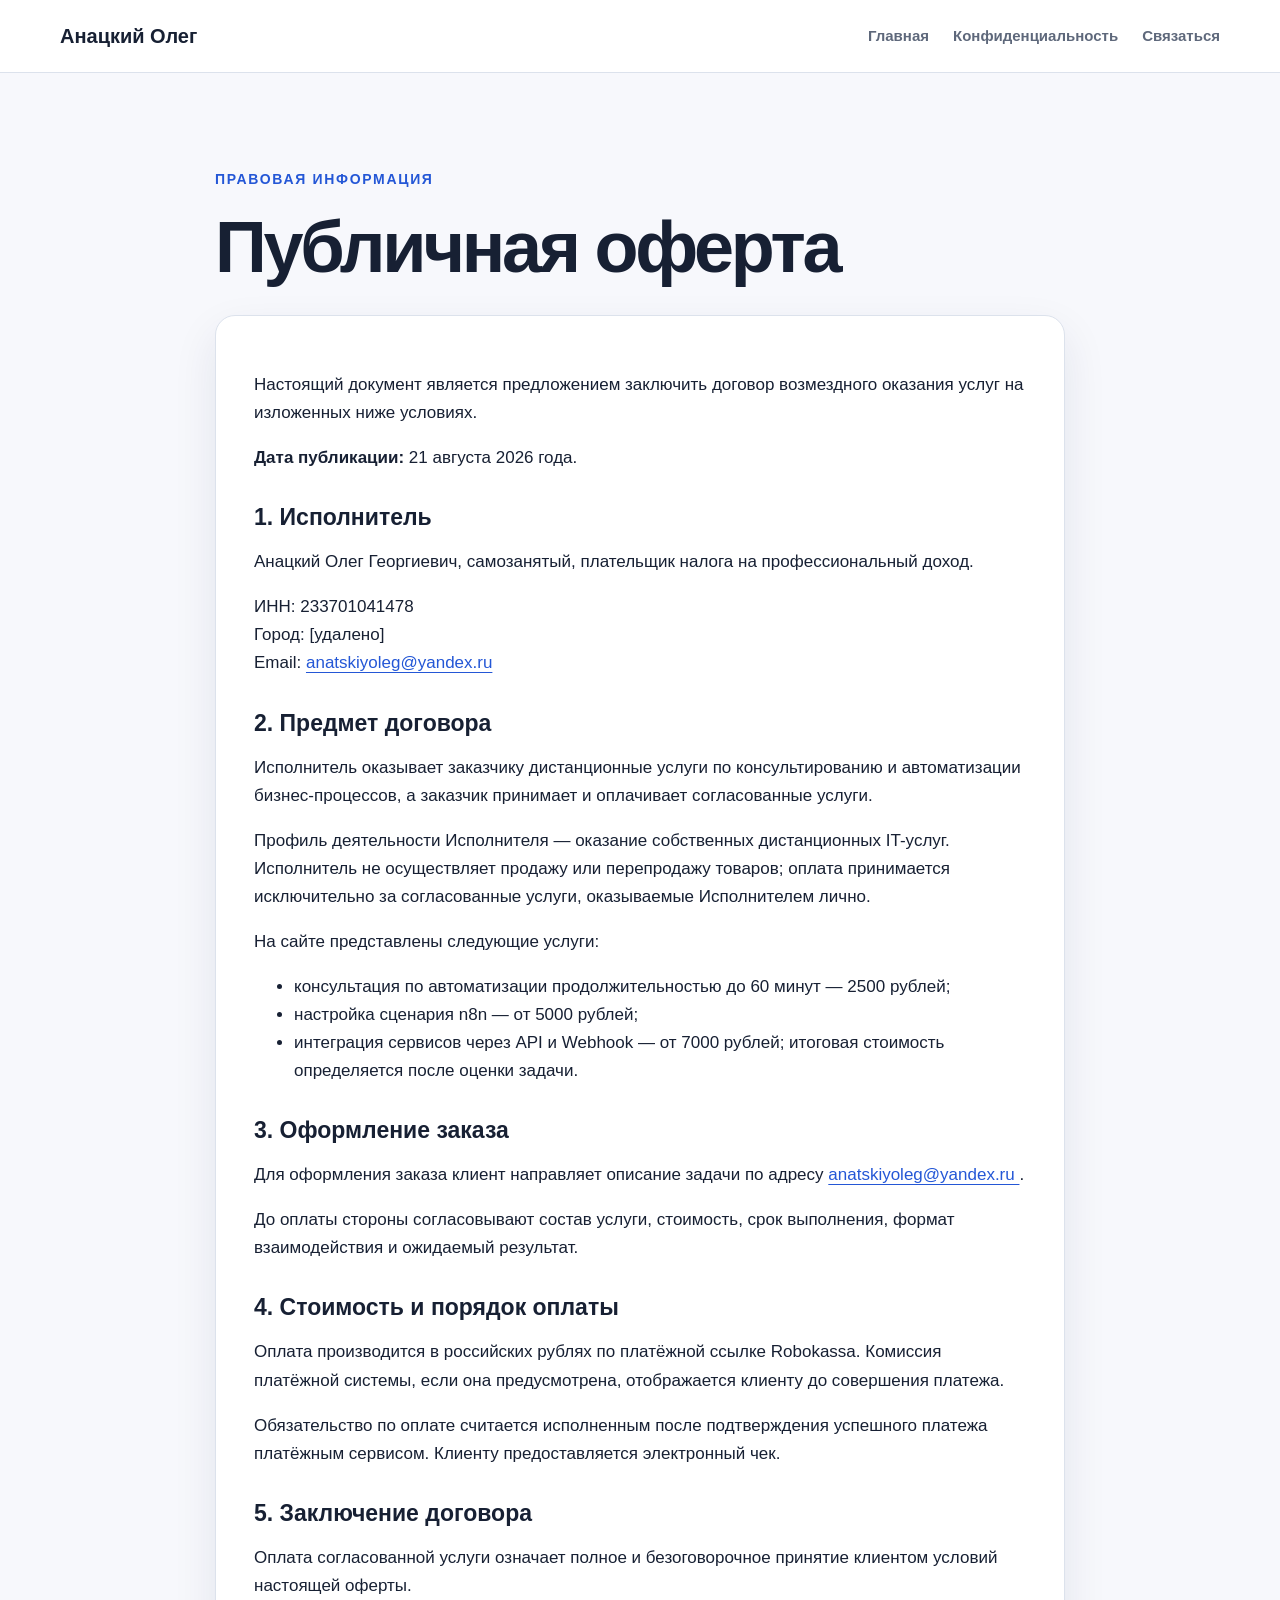
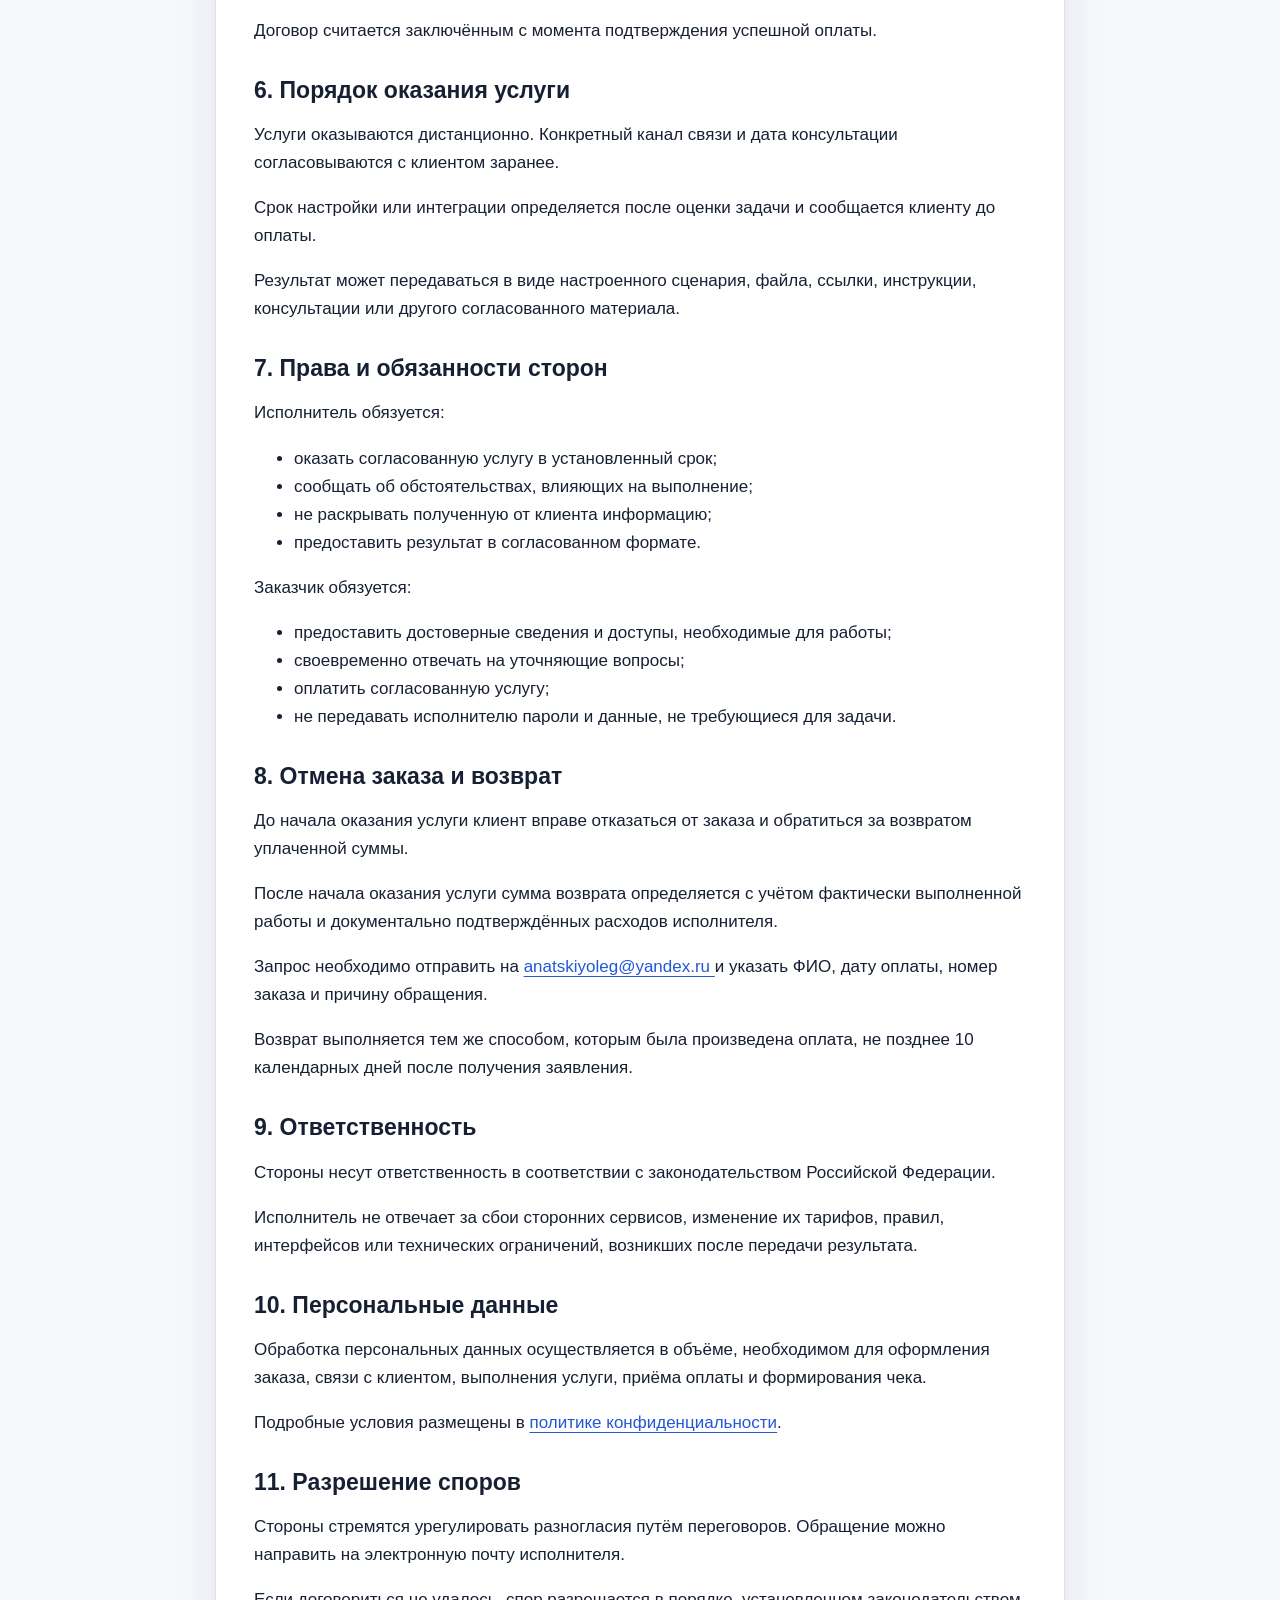
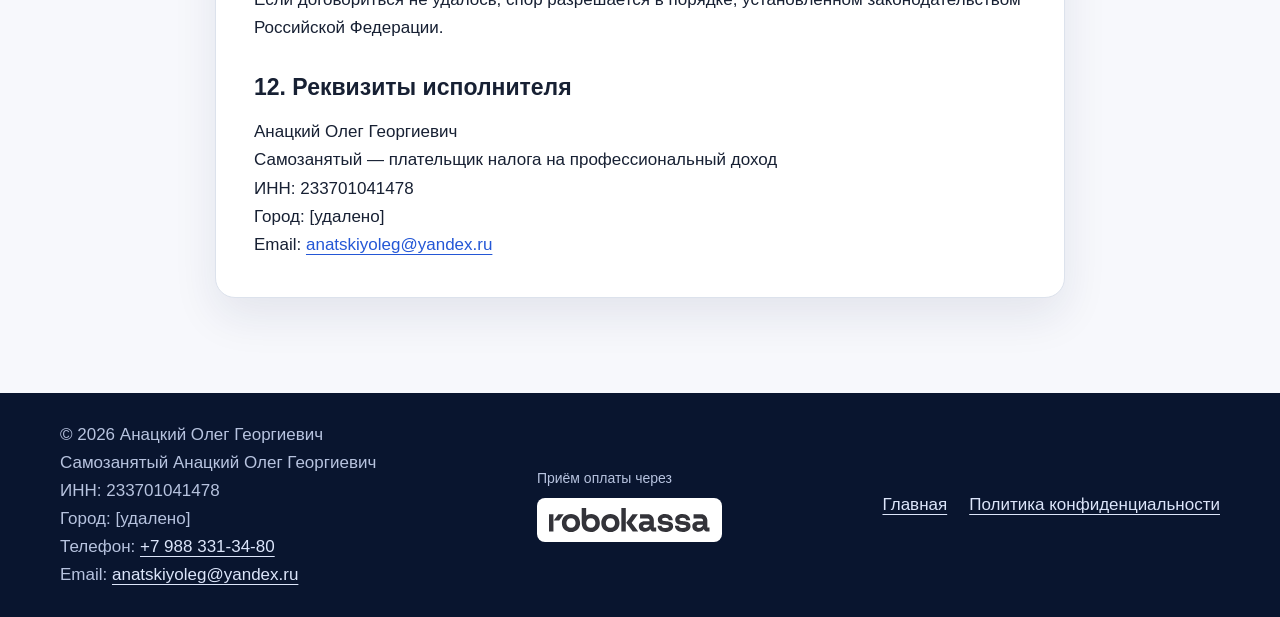
==== commit 0b66dbe6: "Merge pull request #4 from oleg977/fix/robokassa-final-compliance fix: complete Robokassa compliance" ====
--- a/offer.html
+++ b/offer.html
@@ -52,7 +52,7 @@
 
           <p>
             ИНН: 233701041478<br>
-            Город: Симферополь<br>
+            Город: [удалено]<br>
             Email:
             <a href="mailto:anatskiyoleg@yandex.ru">
               anatskiyoleg@yandex.ru
@@ -242,7 +242,7 @@
             Анацкий Олег Георгиевич<br>
             Самозанятый — плательщик налога на профессиональный доход<br>
             ИНН: 233701041478<br>
-            Город: Симферополь<br>
+            Город: [удалено]<br>
             Email:
             <a href="mailto:anatskiyoleg@yandex.ru">
               anatskiyoleg@yandex.ru
@@ -259,7 +259,7 @@
         © 2026 Анацкий Олег Георгиевич<br>
         Самозанятый Анацкий Олег Георгиевич<br>
         ИНН: 233701041478<br>
-        Город: Симферополь<br>
+        Город: [удалено]<br>
         Телефон: <a href="tel:+79883313480">+7 988 331-34-80</a><br>
         Email: <a href="mailto:anatskiyoleg@yandex.ru">anatskiyoleg@yandex.ru</a>
       </p>
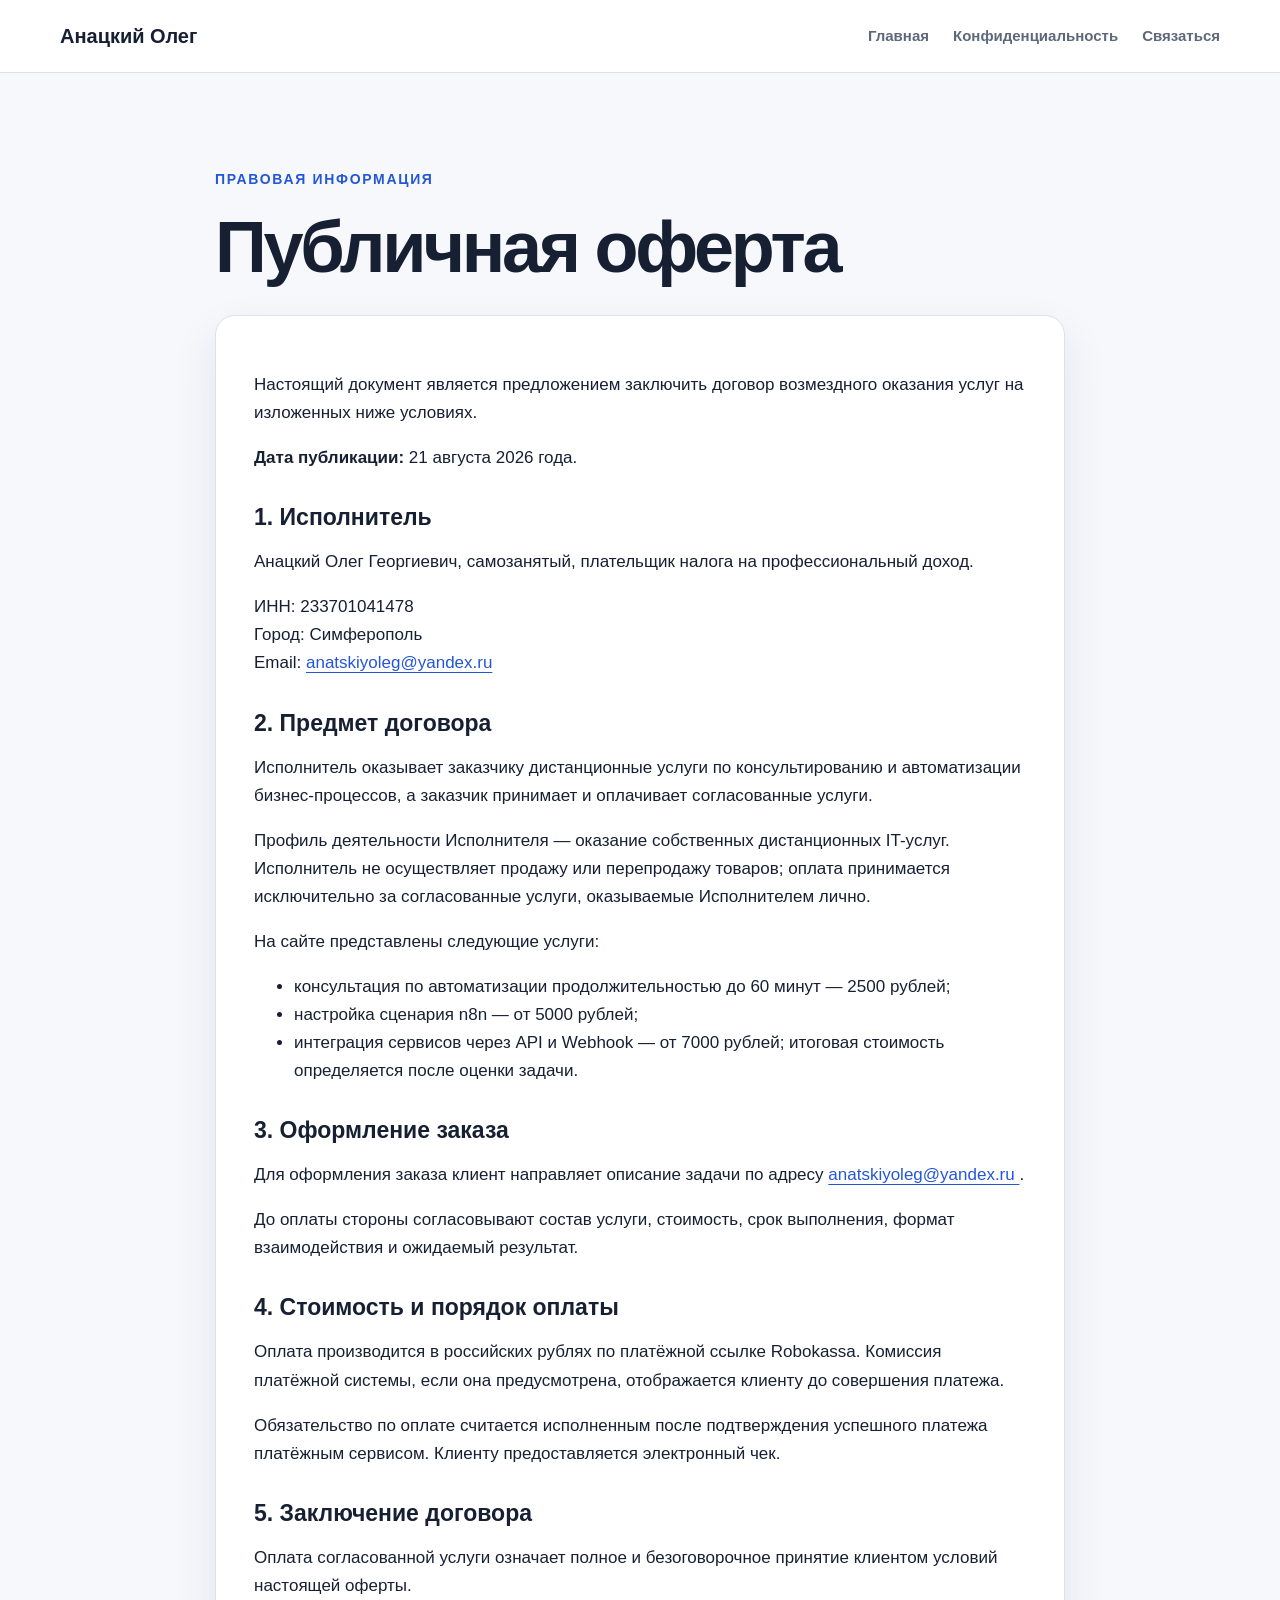
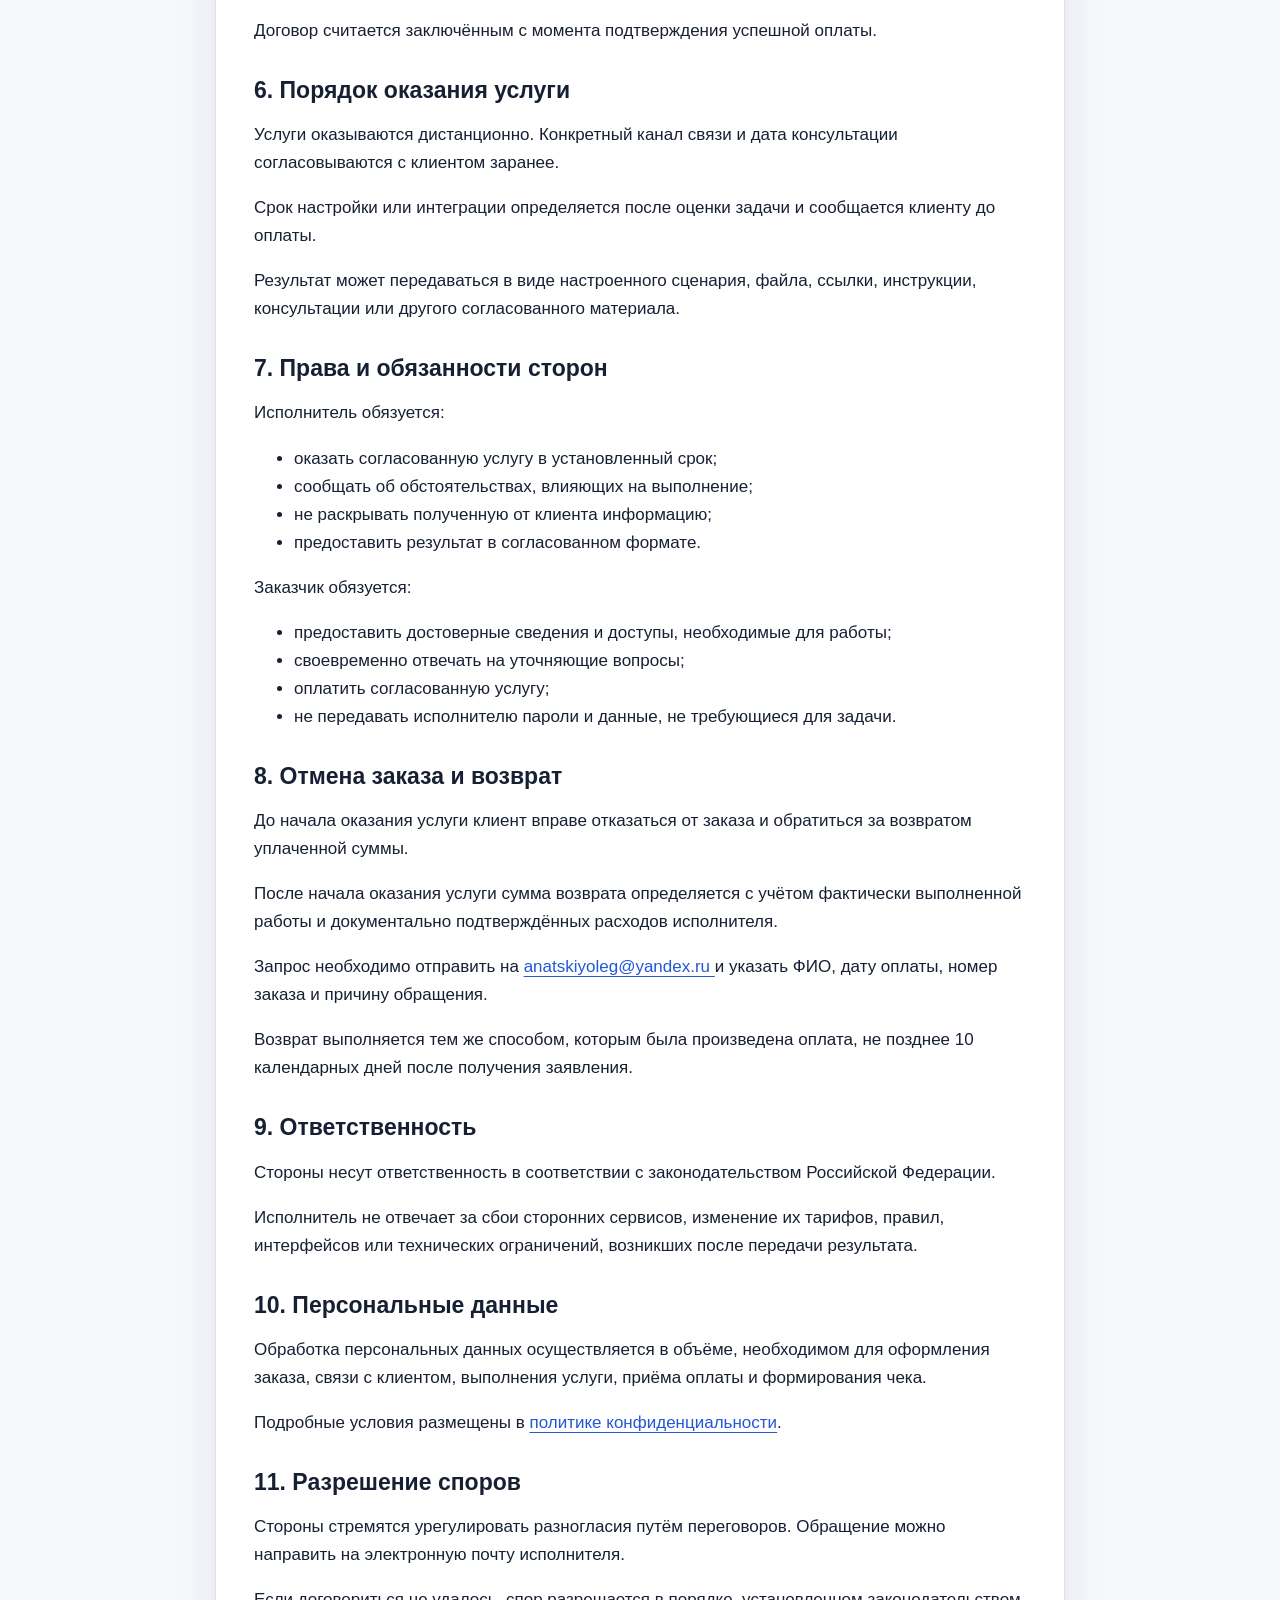
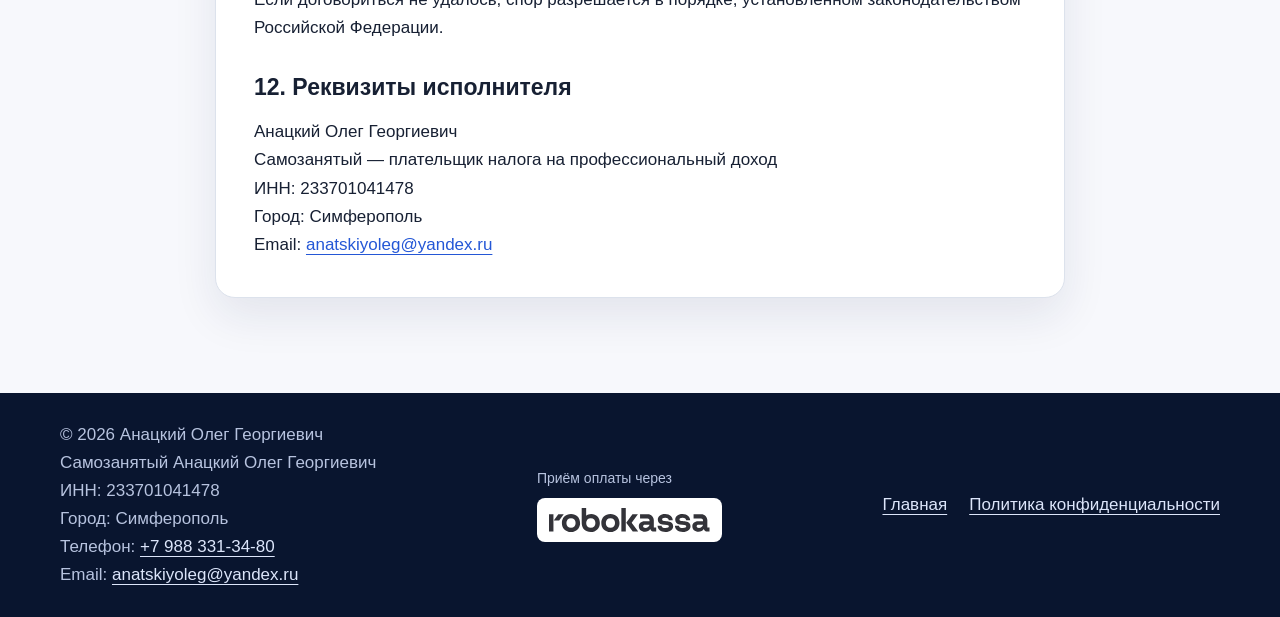
==== commit 1b9b794f: "Merge pull request #4 from oleg977/fix/robokassa-final-compliance fix: complete Robokassa compliance" ====
--- a/offer.html
+++ b/offer.html
@@ -52,7 +52,7 @@
 
           <p>
             ИНН: 233701041478<br>
-            Город: [удалено]<br>
+            Город: Симферополь<br>
             Email:
             <a href="mailto:anatskiyoleg@yandex.ru">
               anatskiyoleg@yandex.ru
@@ -242,7 +242,7 @@
             Анацкий Олег Георгиевич<br>
             Самозанятый — плательщик налога на профессиональный доход<br>
             ИНН: 233701041478<br>
-            Город: [удалено]<br>
+            Город: Симферополь<br>
             Email:
             <a href="mailto:anatskiyoleg@yandex.ru">
               anatskiyoleg@yandex.ru
@@ -259,7 +259,7 @@
         © 2026 Анацкий Олег Георгиевич<br>
         Самозанятый Анацкий Олег Георгиевич<br>
         ИНН: 233701041478<br>
-        Город: [удалено]<br>
+        Город: Симферополь<br>
         Телефон: <a href="tel:+79883313480">+7 988 331-34-80</a><br>
         Email: <a href="mailto:anatskiyoleg@yandex.ru">anatskiyoleg@yandex.ru</a>
       </p>
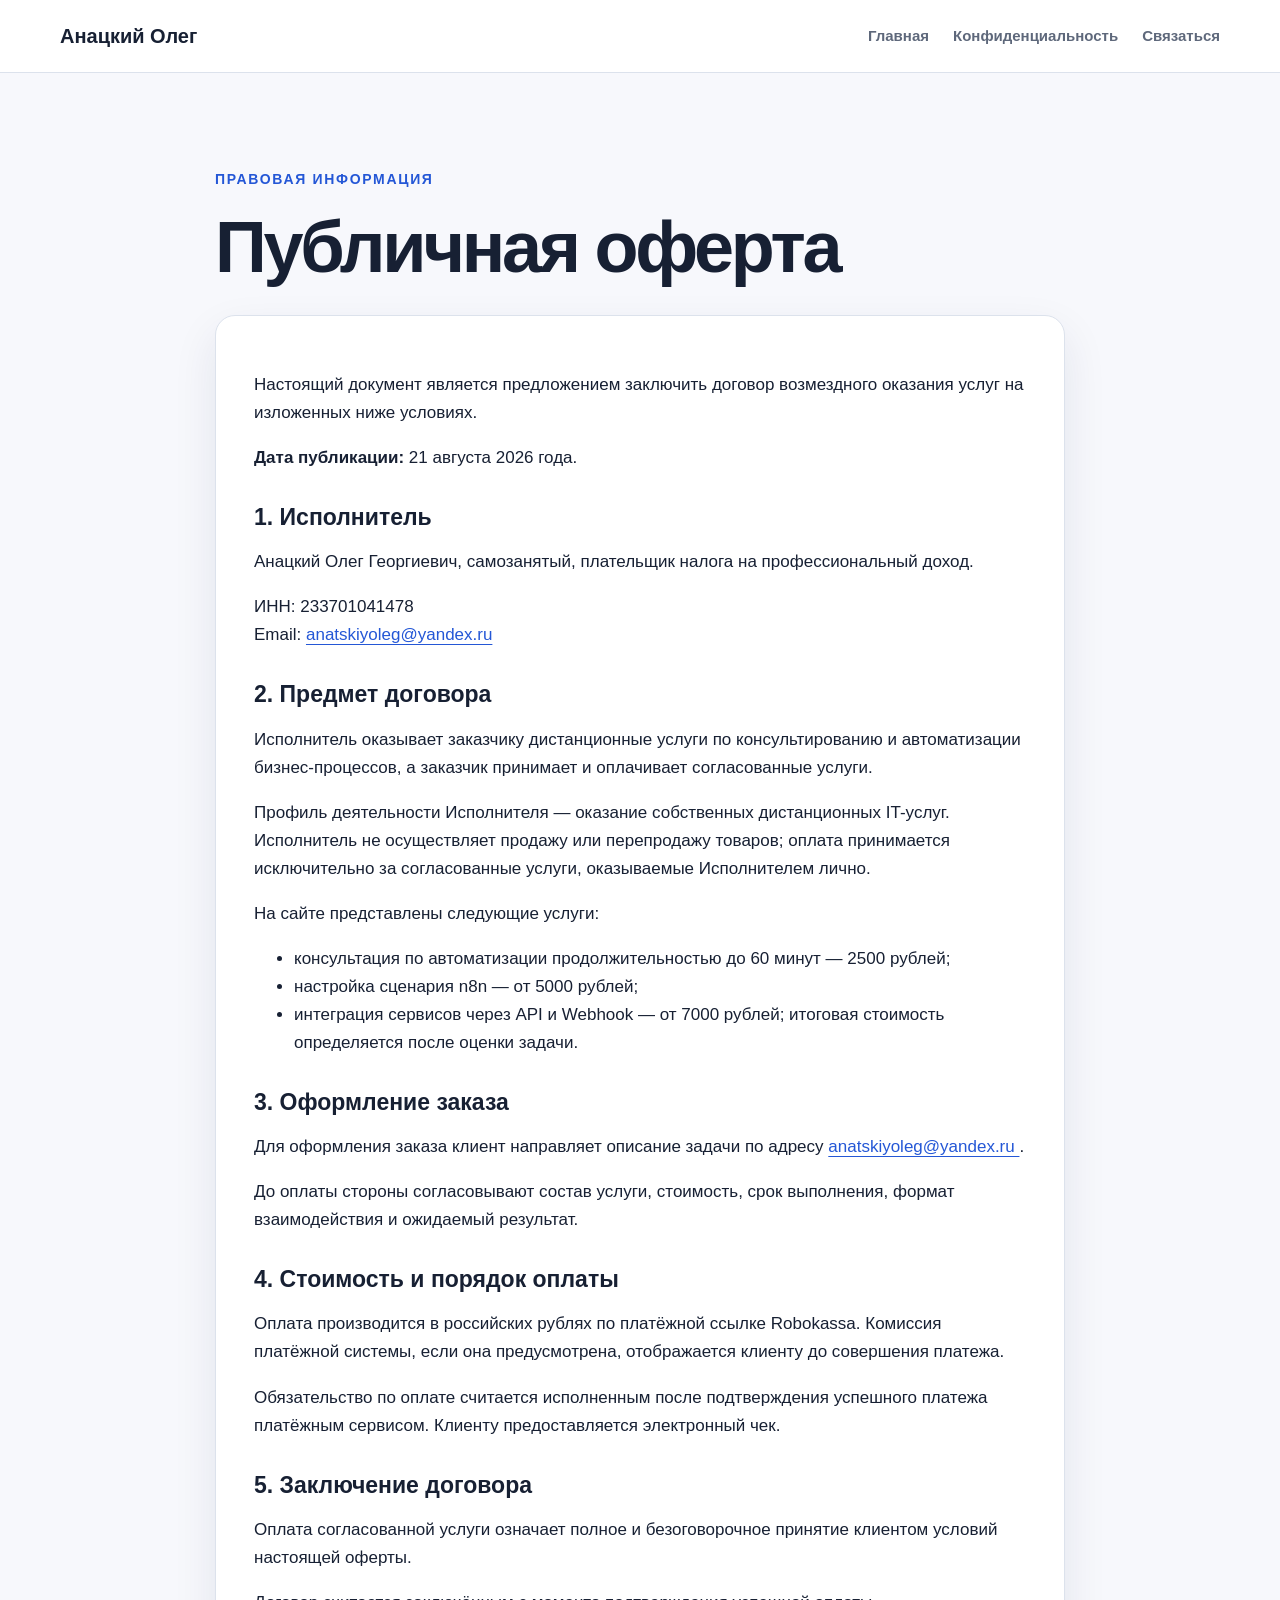
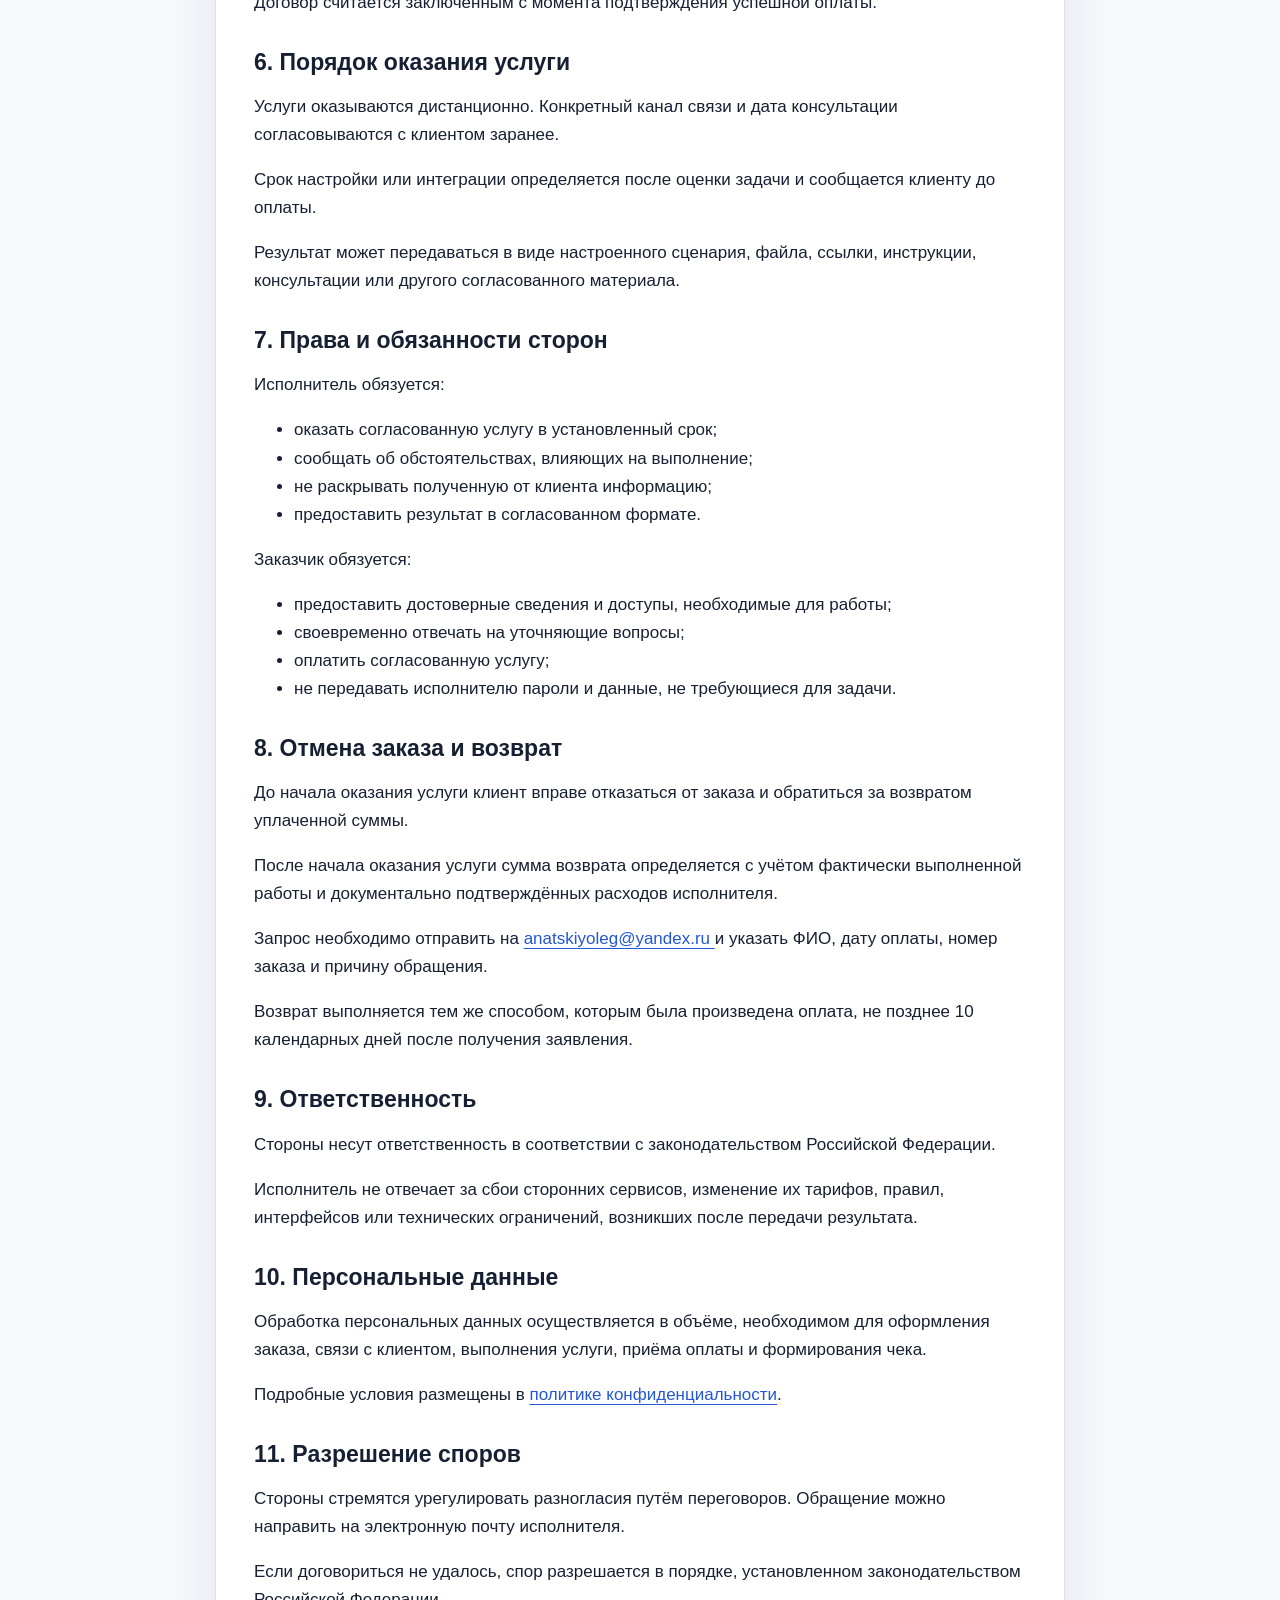
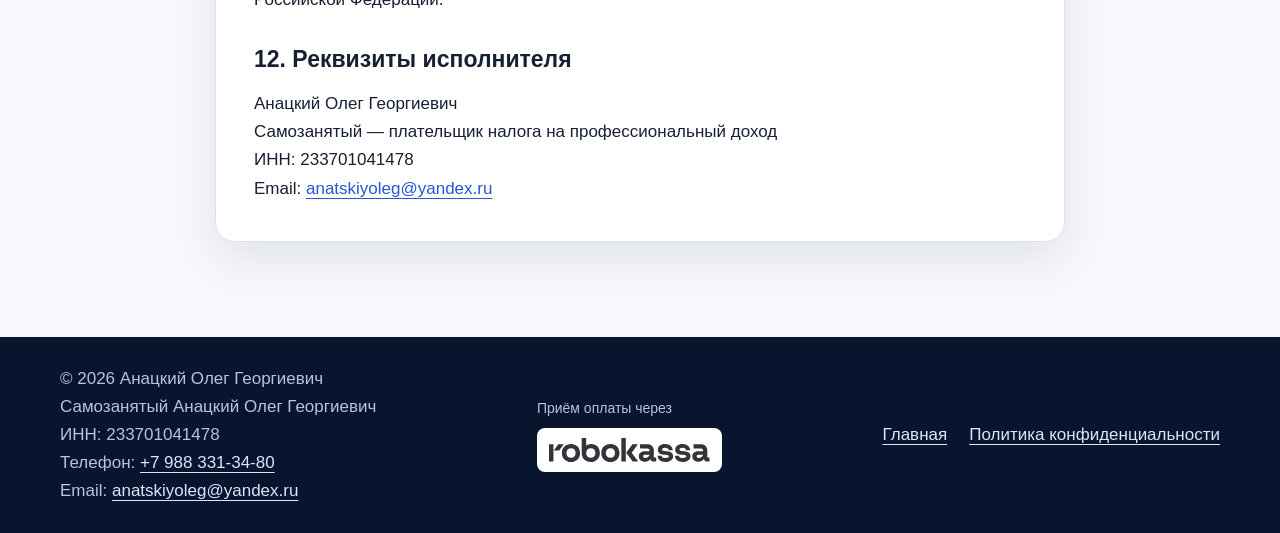
==== commit 79ce0038: "сайт: убрать город из публичных страниц" ====
--- a/offer.html
+++ b/offer.html
@@ -52,7 +52,6 @@
 
           <p>
             ИНН: 233701041478<br>
-            Город: Симферополь<br>
             Email:
             <a href="mailto:anatskiyoleg@yandex.ru">
               anatskiyoleg@yandex.ru
@@ -242,7 +241,6 @@
             Анацкий Олег Георгиевич<br>
             Самозанятый — плательщик налога на профессиональный доход<br>
             ИНН: 233701041478<br>
-            Город: Симферополь<br>
             Email:
             <a href="mailto:anatskiyoleg@yandex.ru">
               anatskiyoleg@yandex.ru
@@ -259,7 +257,6 @@
         © 2026 Анацкий Олег Георгиевич<br>
         Самозанятый Анацкий Олег Георгиевич<br>
         ИНН: 233701041478<br>
-        Город: Симферополь<br>
         Телефон: <a href="tel:+79883313480">+7 988 331-34-80</a><br>
         Email: <a href="mailto:anatskiyoleg@yandex.ru">anatskiyoleg@yandex.ru</a>
       </p>
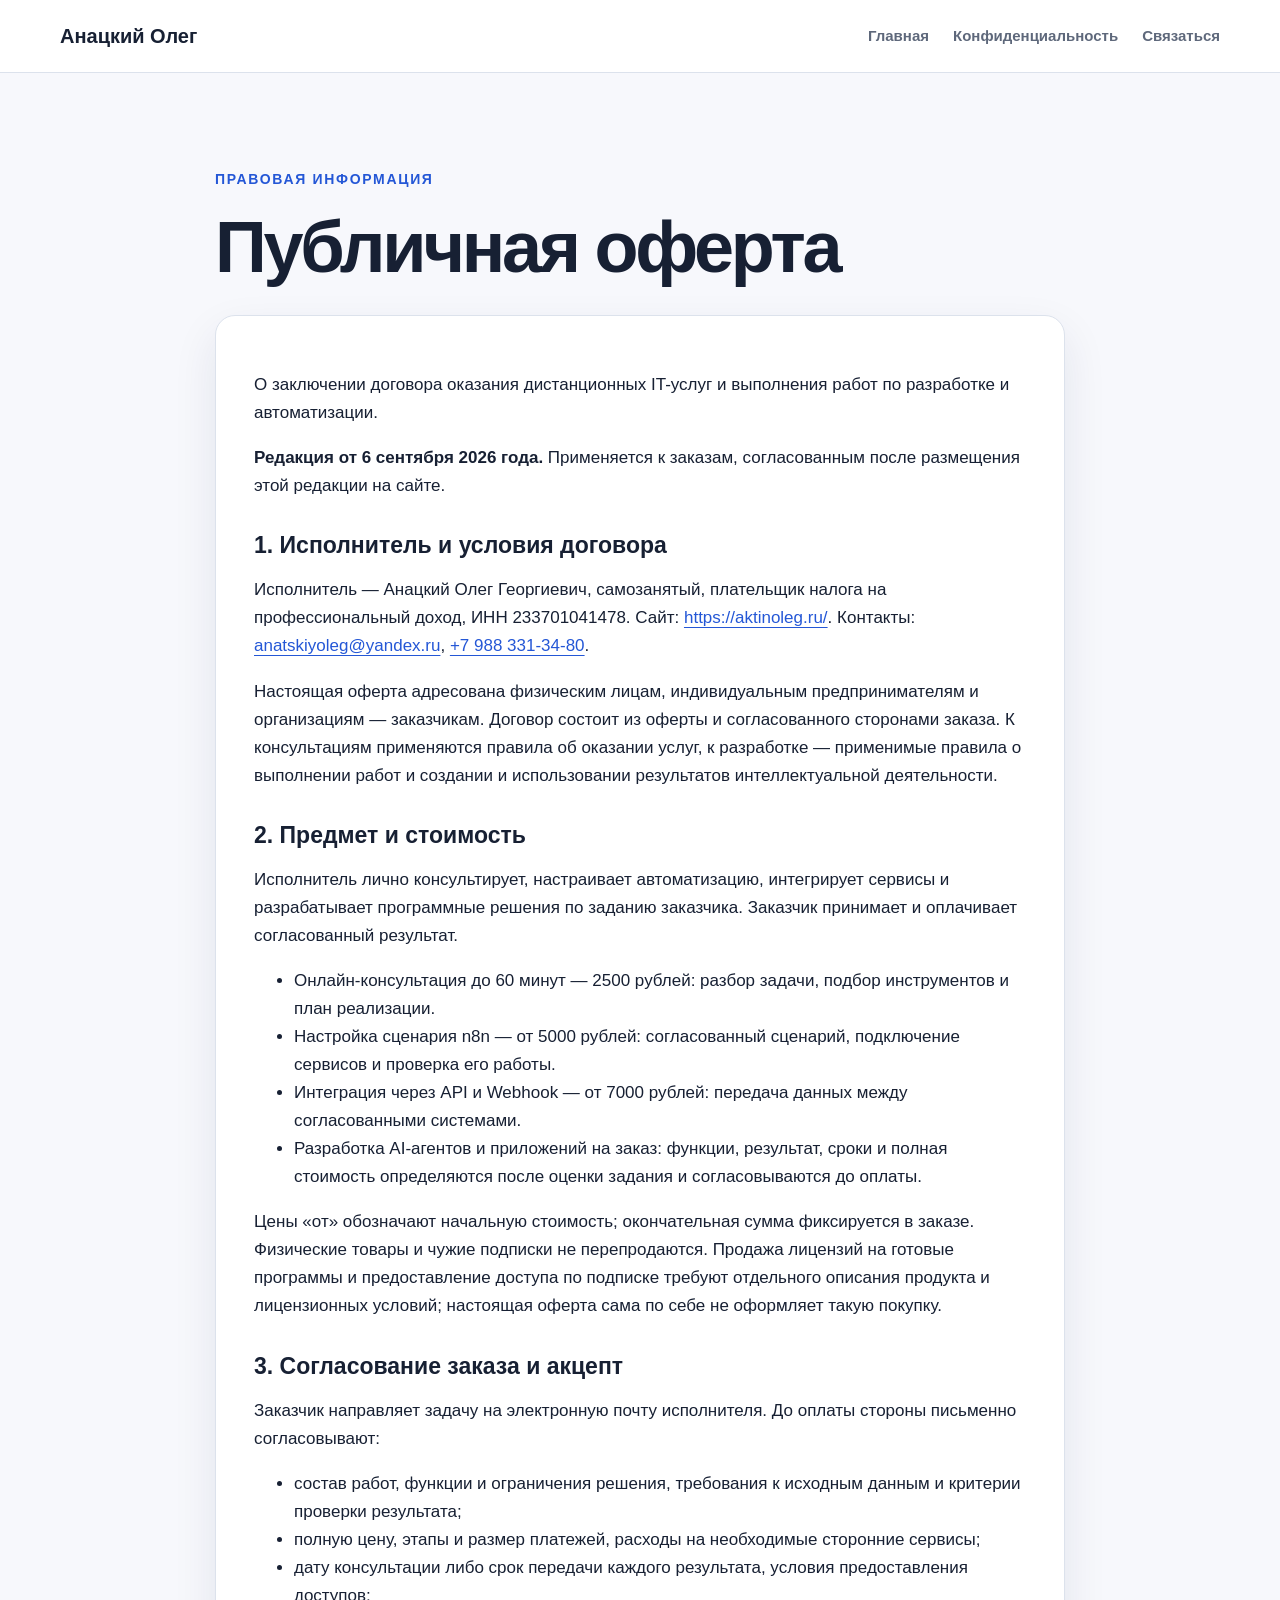
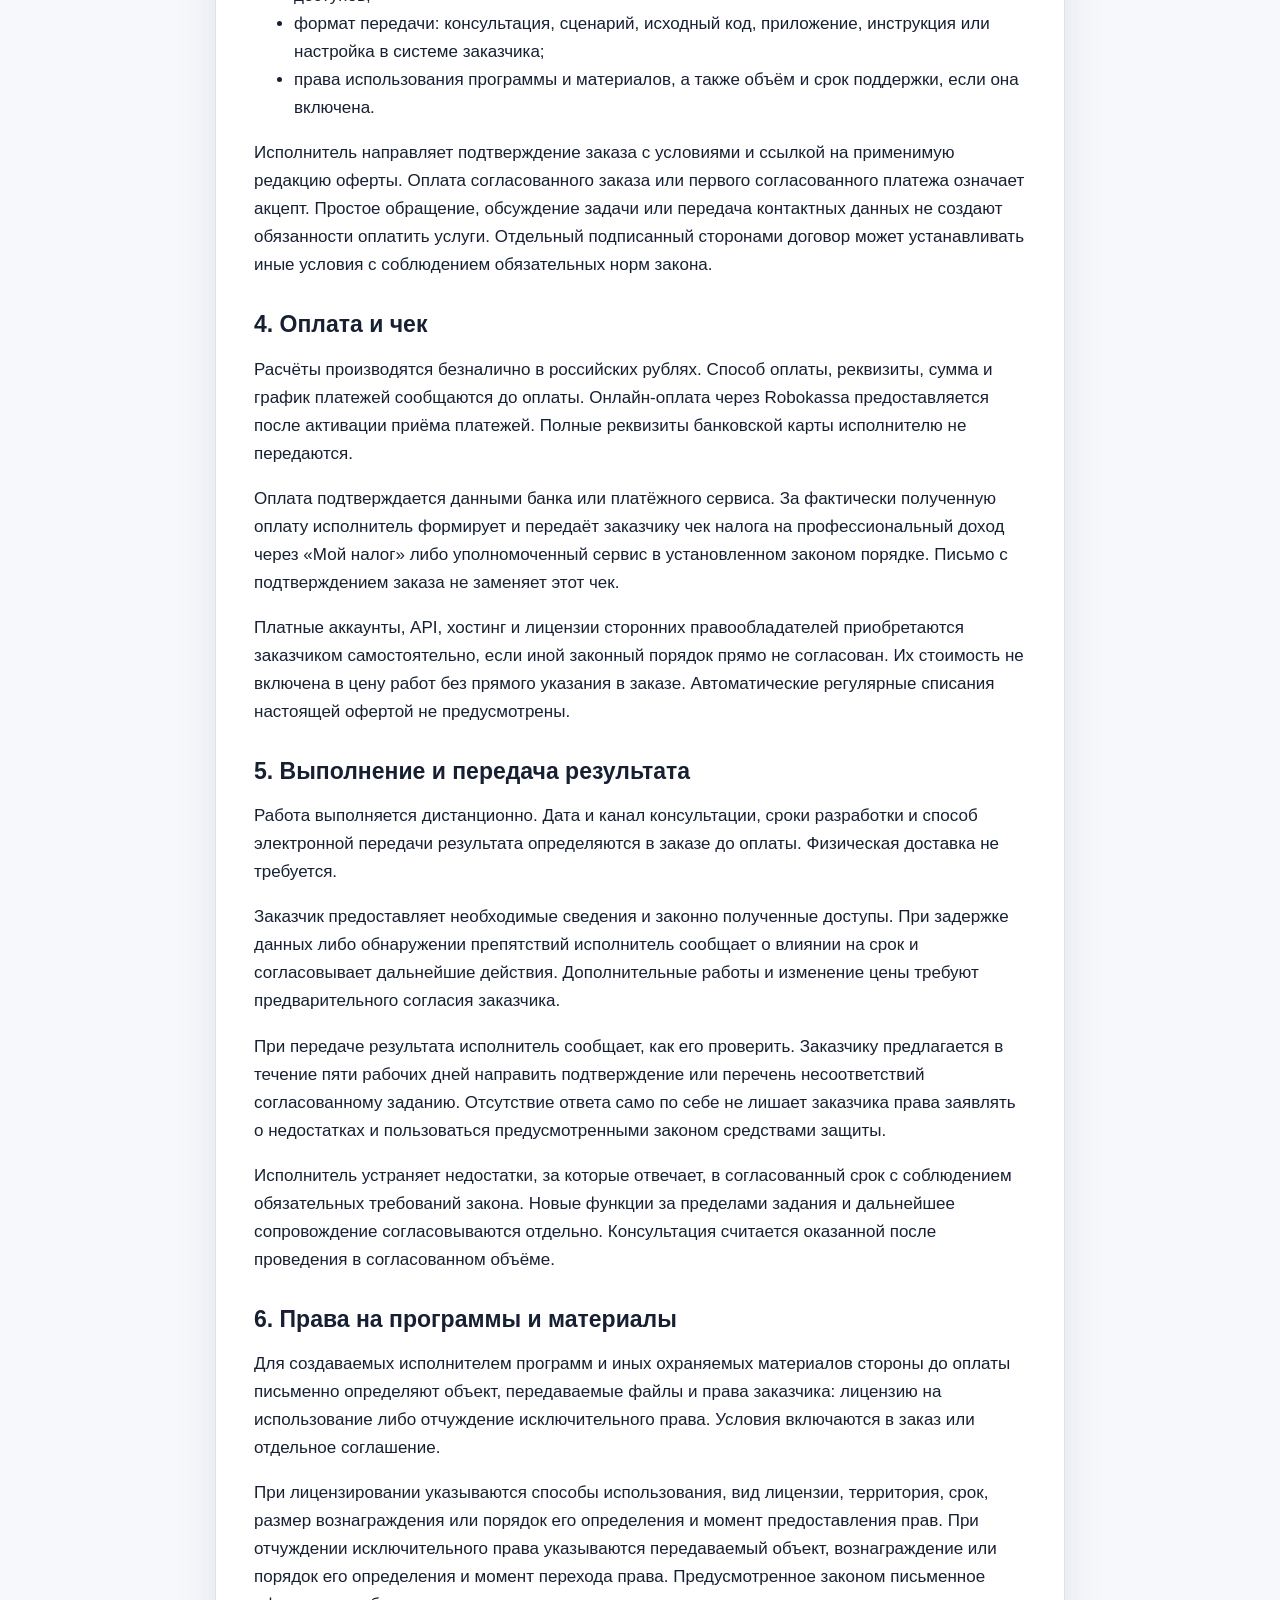
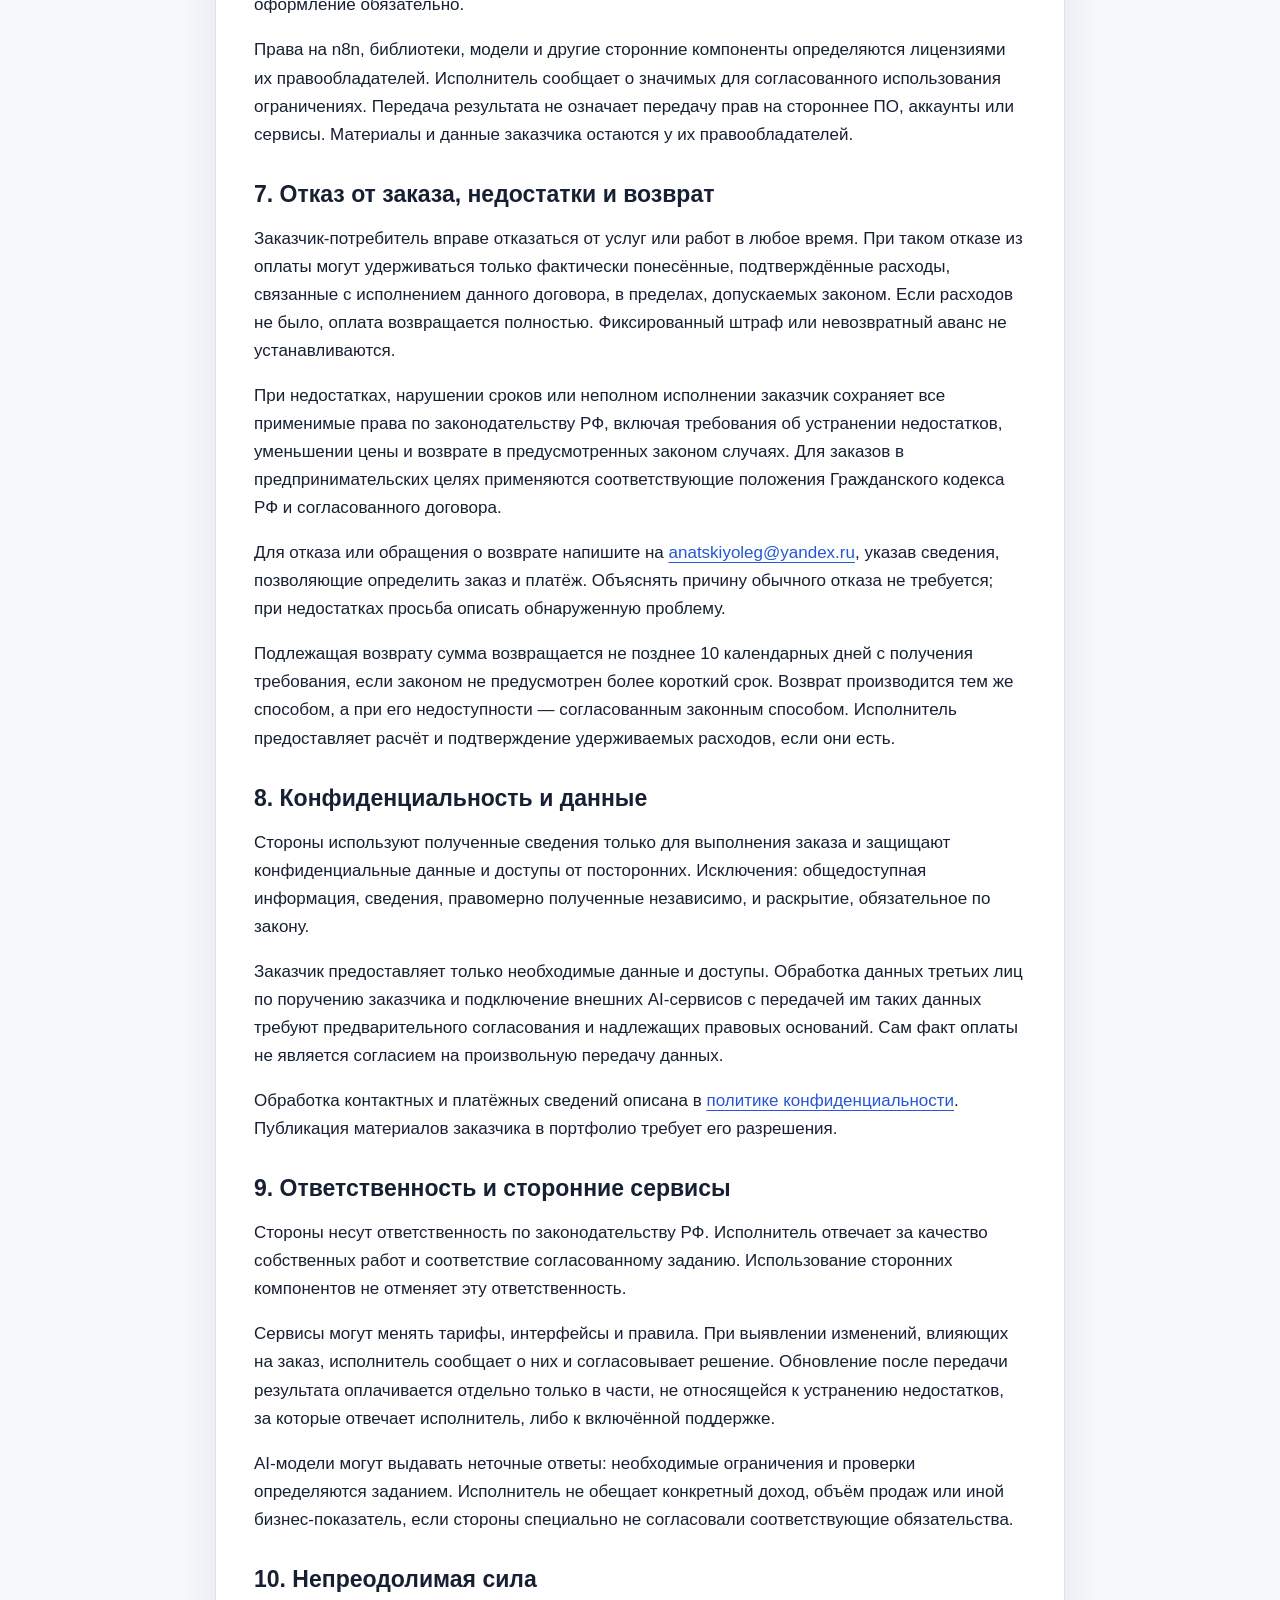
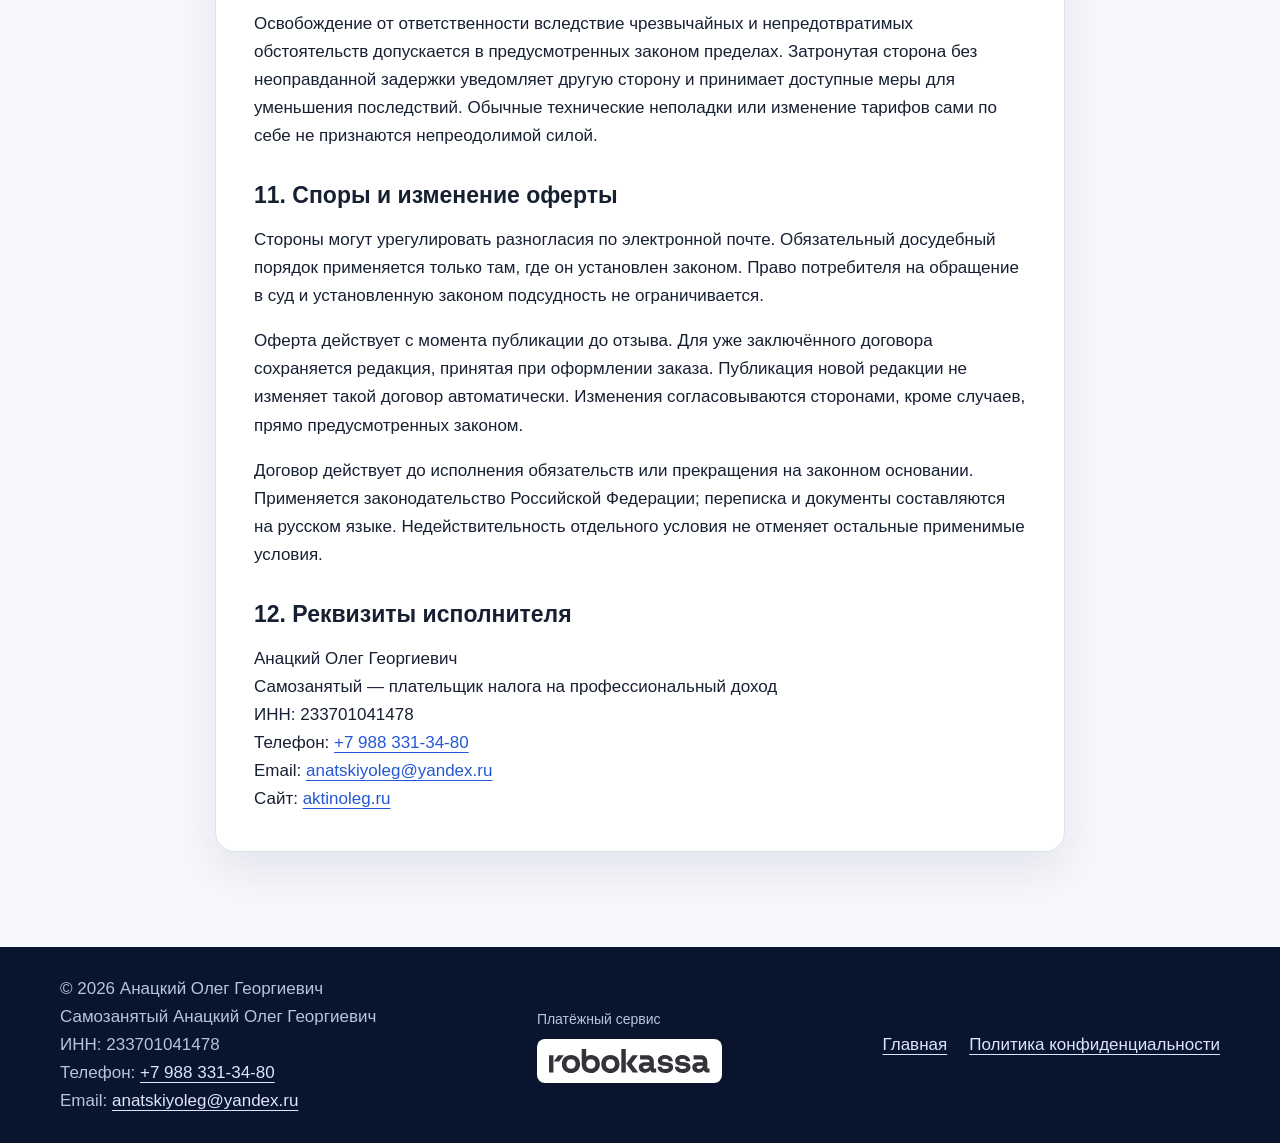
==== commit de06c9ce: "fix: align offer and website with IT services and custom development" ====
--- a/offer.html
+++ b/offer.html
@@ -34,218 +34,76 @@
         <h1>Публичная оферта</h1>
 
         <div class="text-block">
-          <p>
-            Настоящий документ является предложением заключить договор
-            возмездного оказания услуг на изложенных ниже условиях.
-          </p>
+          <p>О заключении договора оказания дистанционных IT-услуг и выполнения работ по разработке и автоматизации.</p>
+          <p><strong>Редакция от 6 сентября 2026 года.</strong> Применяется к заказам, согласованным после размещения этой редакции на сайте.</p>
 
-          <p>
-            <strong>Дата публикации:</strong> 21 августа 2026 года.
-          </p>
+          <h3>1. Исполнитель и условия договора</h3>
+          <p>Исполнитель — Анацкий Олег Георгиевич, самозанятый, плательщик налога на профессиональный доход, ИНН 233701041478. Сайт: <a href="https://aktinoleg.ru/">https://aktinoleg.ru/</a>. Контакты: <a href="mailto:anatskiyoleg@yandex.ru">anatskiyoleg@yandex.ru</a>, <a href="tel:+79883313480">+7 988 331-34-80</a>.</p>
+          <p>Настоящая оферта адресована физическим лицам, индивидуальным предпринимателям и организациям — заказчикам. Договор состоит из оферты и согласованного сторонами заказа. К консультациям применяются правила об оказании услуг, к разработке — применимые правила о выполнении работ и создании и использовании результатов интеллектуальной деятельности.</p>
 
-          <h3>1. Исполнитель</h3>
+          <h3>2. Предмет и стоимость</h3>
+          <p>Исполнитель лично консультирует, настраивает автоматизацию, интегрирует сервисы и разрабатывает программные решения по заданию заказчика. Заказчик принимает и оплачивает согласованный результат.</p>
+          <ul>
+            <li>Онлайн-консультация до 60 минут — 2500 рублей: разбор задачи, подбор инструментов и план реализации.</li>
+            <li>Настройка сценария n8n — от 5000 рублей: согласованный сценарий, подключение сервисов и проверка его работы.</li>
+            <li>Интеграция через API и Webhook — от 7000 рублей: передача данных между согласованными системами.</li>
+            <li>Разработка AI-агентов и приложений на заказ: функции, результат, сроки и полная стоимость определяются после оценки задания и согласовываются до оплаты.</li>
+          </ul>
+          <p>Цены «от» обозначают начальную стоимость; окончательная сумма фиксируется в заказе. Физические товары и чужие подписки не перепродаются. Продажа лицензий на готовые программы и предоставление доступа по подписке требуют отдельного описания продукта и лицензионных условий; настоящая оферта сама по себе не оформляет такую покупку.</p>
 
-          <p>
-            Анацкий Олег Георгиевич, самозанятый, плательщик налога
-            на профессиональный доход.
-          </p>
+          <h3>3. Согласование заказа и акцепт</h3>
+          <p>Заказчик направляет задачу на электронную почту исполнителя. До оплаты стороны письменно согласовывают:</p>
+          <ul>
+            <li>состав работ, функции и ограничения решения, требования к исходным данным и критерии проверки результата;</li>
+            <li>полную цену, этапы и размер платежей, расходы на необходимые сторонние сервисы;</li>
+            <li>дату консультации либо срок передачи каждого результата, условия предоставления доступов;</li>
+            <li>формат передачи: консультация, сценарий, исходный код, приложение, инструкция или настройка в системе заказчика;</li>
+            <li>права использования программы и материалов, а также объём и срок поддержки, если она включена.</li>
+          </ul>
+          <p>Исполнитель направляет подтверждение заказа с условиями и ссылкой на применимую редакцию оферты. Оплата согласованного заказа или первого согласованного платежа означает акцепт. Простое обращение, обсуждение задачи или передача контактных данных не создают обязанности оплатить услуги. Отдельный подписанный сторонами договор может устанавливать иные условия с соблюдением обязательных норм закона.</p>
 
-          <p>
-            ИНН: 233701041478<br>
-            Email:
-            <a href="mailto:anatskiyoleg@yandex.ru">
-              anatskiyoleg@yandex.ru
-            </a>
-          </p>
+          <h3>4. Оплата и чек</h3>
+          <p>Расчёты производятся безналично в российских рублях. Способ оплаты, реквизиты, сумма и график платежей сообщаются до оплаты. Онлайн-оплата через Robokassa предоставляется после активации приёма платежей. Полные реквизиты банковской карты исполнителю не передаются.</p>
+          <p>Оплата подтверждается данными банка или платёжного сервиса. За фактически полученную оплату исполнитель формирует и передаёт заказчику чек налога на профессиональный доход через «Мой налог» либо уполномоченный сервис в установленном законом порядке. Письмо с подтверждением заказа не заменяет этот чек.</p>
+          <p>Платные аккаунты, API, хостинг и лицензии сторонних правообладателей приобретаются заказчиком самостоятельно, если иной законный порядок прямо не согласован. Их стоимость не включена в цену работ без прямого указания в заказе. Автоматические регулярные списания настоящей офертой не предусмотрены.</p>
 
-          <h3>2. Предмет договора</h3>
+          <h3>5. Выполнение и передача результата</h3>
+          <p>Работа выполняется дистанционно. Дата и канал консультации, сроки разработки и способ электронной передачи результата определяются в заказе до оплаты. Физическая доставка не требуется.</p>
+          <p>Заказчик предоставляет необходимые сведения и законно полученные доступы. При задержке данных либо обнаружении препятствий исполнитель сообщает о влиянии на срок и согласовывает дальнейшие действия. Дополнительные работы и изменение цены требуют предварительного согласия заказчика.</p>
+          <p>При передаче результата исполнитель сообщает, как его проверить. Заказчику предлагается в течение пяти рабочих дней направить подтверждение или перечень несоответствий согласованному заданию. Отсутствие ответа само по себе не лишает заказчика права заявлять о недостатках и пользоваться предусмотренными законом средствами защиты.</p>
+          <p>Исполнитель устраняет недостатки, за которые отвечает, в согласованный срок с соблюдением обязательных требований закона. Новые функции за пределами задания и дальнейшее сопровождение согласовываются отдельно. Консультация считается оказанной после проведения в согласованном объёме.</p>
 
-          <p>
-            Исполнитель оказывает заказчику дистанционные услуги
-            по консультированию и автоматизации бизнес-процессов,
-            а заказчик принимает и оплачивает согласованные услуги.
-          </p>
+          <h3>6. Права на программы и материалы</h3>
+          <p>Для создаваемых исполнителем программ и иных охраняемых материалов стороны до оплаты письменно определяют объект, передаваемые файлы и права заказчика: лицензию на использование либо отчуждение исключительного права. Условия включаются в заказ или отдельное соглашение.</p>
+          <p>При лицензировании указываются способы использования, вид лицензии, территория, срок, размер вознаграждения или порядок его определения и момент предоставления прав. При отчуждении исключительного права указываются передаваемый объект, вознаграждение или порядок его определения и момент перехода права. Предусмотренное законом письменное оформление обязательно.</p>
+          <p>Права на n8n, библиотеки, модели и другие сторонние компоненты определяются лицензиями их правообладателей. Исполнитель сообщает о значимых для согласованного использования ограничениях. Передача результата не означает передачу прав на стороннее ПО, аккаунты или сервисы. Материалы и данные заказчика остаются у их правообладателей.</p>
 
-          <p>
-            Профиль деятельности Исполнителя — оказание собственных
-            дистанционных IT-услуг. Исполнитель не осуществляет продажу
-            или перепродажу товаров; оплата принимается исключительно
-            за согласованные услуги, оказываемые Исполнителем лично.
-          </p>
+          <h3>7. Отказ от заказа, недостатки и возврат</h3>
+          <p>Заказчик-потребитель вправе отказаться от услуг или работ в любое время. При таком отказе из оплаты могут удерживаться только фактически понесённые, подтверждённые расходы, связанные с исполнением данного договора, в пределах, допускаемых законом. Если расходов не было, оплата возвращается полностью. Фиксированный штраф или невозвратный аванс не устанавливаются.</p>
+          <p>При недостатках, нарушении сроков или неполном исполнении заказчик сохраняет все применимые права по законодательству РФ, включая требования об устранении недостатков, уменьшении цены и возврате в предусмотренных законом случаях. Для заказов в предпринимательских целях применяются соответствующие положения Гражданского кодекса РФ и согласованного договора.</p>
+          <p>Для отказа или обращения о возврате напишите на <a href="mailto:anatskiyoleg@yandex.ru">anatskiyoleg@yandex.ru</a>, указав сведения, позволяющие определить заказ и платёж. Объяснять причину обычного отказа не требуется; при недостатках просьба описать обнаруженную проблему.</p>
+          <p>Подлежащая возврату сумма возвращается не позднее 10 календарных дней с получения требования, если законом не предусмотрен более короткий срок. Возврат производится тем же способом, а при его недоступности — согласованным законным способом. Исполнитель предоставляет расчёт и подтверждение удерживаемых расходов, если они есть.</p>
 
-          <p>На сайте представлены следующие услуги:</p>
+          <h3>8. Конфиденциальность и данные</h3>
+          <p>Стороны используют полученные сведения только для выполнения заказа и защищают конфиденциальные данные и доступы от посторонних. Исключения: общедоступная информация, сведения, правомерно полученные независимо, и раскрытие, обязательное по закону.</p>
+          <p>Заказчик предоставляет только необходимые данные и доступы. Обработка данных третьих лиц по поручению заказчика и подключение внешних AI-сервисов с передачей им таких данных требуют предварительного согласования и надлежащих правовых оснований. Сам факт оплаты не является согласием на произвольную передачу данных.</p>
+          <p>Обработка контактных и платёжных сведений описана в <a href="privacy.html">политике конфиденциальности</a>. Публикация материалов заказчика в портфолио требует его разрешения.</p>
 
-          <ul>
-            <li>
-              консультация по автоматизации продолжительностью
-              до 60 минут — 2500 рублей;
-            </li>
+          <h3>9. Ответственность и сторонние сервисы</h3>
+          <p>Стороны несут ответственность по законодательству РФ. Исполнитель отвечает за качество собственных работ и соответствие согласованному заданию. Использование сторонних компонентов не отменяет эту ответственность.</p>
+          <p>Сервисы могут менять тарифы, интерфейсы и правила. При выявлении изменений, влияющих на заказ, исполнитель сообщает о них и согласовывает решение. Обновление после передачи результата оплачивается отдельно только в части, не относящейся к устранению недостатков, за которые отвечает исполнитель, либо к включённой поддержке.</p>
+          <p>AI-модели могут выдавать неточные ответы: необходимые ограничения и проверки определяются заданием. Исполнитель не обещает конкретный доход, объём продаж или иной бизнес-показатель, если стороны специально не согласовали соответствующие обязательства.</p>
 
-            <li>
-              настройка сценария n8n — от 5000 рублей;
-            </li>
+          <h3>10. Непреодолимая сила</h3>
+          <p>Освобождение от ответственности вследствие чрезвычайных и непредотвратимых обстоятельств допускается в предусмотренных законом пределах. Затронутая сторона без неоправданной задержки уведомляет другую сторону и принимает доступные меры для уменьшения последствий. Обычные технические неполадки или изменение тарифов сами по себе не признаются непреодолимой силой.</p>
 
-            <li>
-              интеграция сервисов через API и Webhook —
-              от 7000 рублей; итоговая стоимость определяется
-              после оценки задачи.
-            </li>
-          </ul>
-
-          <h3>3. Оформление заказа</h3>
-
-          <p>
-            Для оформления заказа клиент направляет описание задачи
-            по адресу
-            <a href="mailto:anatskiyoleg@yandex.ru">
-              anatskiyoleg@yandex.ru
-            </a>.
-          </p>
-
-          <p>
-            До оплаты стороны согласовывают состав услуги, стоимость,
-            срок выполнения, формат взаимодействия и ожидаемый результат.
-          </p>
-
-          <h3>4. Стоимость и порядок оплаты</h3>
-
-          <p>
-            Оплата производится в российских рублях по платёжной ссылке
-            Robokassa. Комиссия платёжной системы, если она предусмотрена,
-            отображается клиенту до совершения платежа.
-          </p>
-
-          <p>
-            Обязательство по оплате считается исполненным после
-            подтверждения успешного платежа платёжным сервисом.
-            Клиенту предоставляется электронный чек.
-          </p>
-
-          <h3>5. Заключение договора</h3>
-
-          <p>
-            Оплата согласованной услуги означает полное и безоговорочное
-            принятие клиентом условий настоящей оферты.
-          </p>
-
-          <p>
-            Договор считается заключённым с момента подтверждения
-            успешной оплаты.
-          </p>
-
-          <h3>6. Порядок оказания услуги</h3>
-
-          <p>
-            Услуги оказываются дистанционно. Конкретный канал связи
-            и дата консультации согласовываются с клиентом заранее.
-          </p>
-
-          <p>
-            Срок настройки или интеграции определяется после оценки
-            задачи и сообщается клиенту до оплаты.
-          </p>
-
-          <p>
-            Результат может передаваться в виде настроенного сценария,
-            файла, ссылки, инструкции, консультации или другого
-            согласованного материала.
-          </p>
-
-          <h3>7. Права и обязанности сторон</h3>
-
-          <p>Исполнитель обязуется:</p>
-
-          <ul>
-            <li>оказать согласованную услугу в установленный срок;</li>
-            <li>сообщать об обстоятельствах, влияющих на выполнение;</li>
-            <li>не раскрывать полученную от клиента информацию;</li>
-            <li>предоставить результат в согласованном формате.</li>
-          </ul>
-
-          <p>Заказчик обязуется:</p>
-
-          <ul>
-            <li>предоставить достоверные сведения и доступы, необходимые для работы;</li>
-            <li>своевременно отвечать на уточняющие вопросы;</li>
-            <li>оплатить согласованную услугу;</li>
-            <li>не передавать исполнителю пароли и данные, не требующиеся для задачи.</li>
-          </ul>
-
-          <h3>8. Отмена заказа и возврат</h3>
-
-          <p>
-            До начала оказания услуги клиент вправе отказаться от заказа
-            и обратиться за возвратом уплаченной суммы.
-          </p>
-
-          <p>
-            После начала оказания услуги сумма возврата определяется
-            с учётом фактически выполненной работы и документально
-            подтверждённых расходов исполнителя.
-          </p>
-
-          <p>
-            Запрос необходимо отправить на
-            <a href="mailto:anatskiyoleg@yandex.ru">
-              anatskiyoleg@yandex.ru
-            </a>
-            и указать ФИО, дату оплаты, номер заказа и причину обращения.
-          </p>
-
-          <p>
-            Возврат выполняется тем же способом, которым была произведена
-            оплата, не позднее 10 календарных дней после получения заявления.
-          </p>
-
-          <h3>9. Ответственность</h3>
-
-          <p>
-            Стороны несут ответственность в соответствии
-            с законодательством Российской Федерации.
-          </p>
-
-          <p>
-            Исполнитель не отвечает за сбои сторонних сервисов,
-            изменение их тарифов, правил, интерфейсов или технических
-            ограничений, возникших после передачи результата.
-          </p>
-
-          <h3>10. Персональные данные</h3>
-
-          <p>
-            Обработка персональных данных осуществляется в объёме,
-            необходимом для оформления заказа, связи с клиентом,
-            выполнения услуги, приёма оплаты и формирования чека.
-          </p>
-
-          <p>
-            Подробные условия размещены в
-            <a href="privacy.html">политике конфиденциальности</a>.
-          </p>
-
-          <h3>11. Разрешение споров</h3>
-
-          <p>
-            Стороны стремятся урегулировать разногласия путём переговоров.
-            Обращение можно направить на электронную почту исполнителя.
-          </p>
-
-          <p>
-            Если договориться не удалось, спор разрешается в порядке,
-            установленном законодательством Российской Федерации.
-          </p>
+          <h3>11. Споры и изменение оферты</h3>
+          <p>Стороны могут урегулировать разногласия по электронной почте. Обязательный досудебный порядок применяется только там, где он установлен законом. Право потребителя на обращение в суд и установленную законом подсудность не ограничивается.</p>
+          <p>Оферта действует с момента публикации до отзыва. Для уже заключённого договора сохраняется редакция, принятая при оформлении заказа. Публикация новой редакции не изменяет такой договор автоматически. Изменения согласовываются сторонами, кроме случаев, прямо предусмотренных законом.</p>
+          <p>Договор действует до исполнения обязательств или прекращения на законном основании. Применяется законодательство Российской Федерации; переписка и документы составляются на русском языке. Недействительность отдельного условия не отменяет остальные применимые условия.</p>
 
           <h3>12. Реквизиты исполнителя</h3>
-
-          <p>
-            Анацкий Олег Георгиевич<br>
-            Самозанятый — плательщик налога на профессиональный доход<br>
-            ИНН: 233701041478<br>
-            Email:
-            <a href="mailto:anatskiyoleg@yandex.ru">
-              anatskiyoleg@yandex.ru
-            </a>
-          </p>
+          <p>Анацкий Олег Георгиевич<br>Самозанятый — плательщик налога на профессиональный доход<br>ИНН: 233701041478<br>Телефон: <a href="tel:+79883313480">+7 988 331-34-80</a><br>Email: <a href="mailto:anatskiyoleg@yandex.ru">anatskiyoleg@yandex.ru</a><br>Сайт: <a href="https://aktinoleg.ru/">aktinoleg.ru</a></p>
         </div>
       </div>
     </section>
@@ -262,7 +120,7 @@
       </p>
 
       <div class="payment-provider">
-        <span>Приём оплаты через</span>
+        <span>Платёжный сервис</span>
         <a class="payment-provider-link" href="https://robokassa.com/" target="_blank" rel="noopener noreferrer" aria-label="Перейти на сайт Robokassa">
           <img src="robokassa-logo.svg" alt="Robokassa" width="161" height="24">
         </a>
